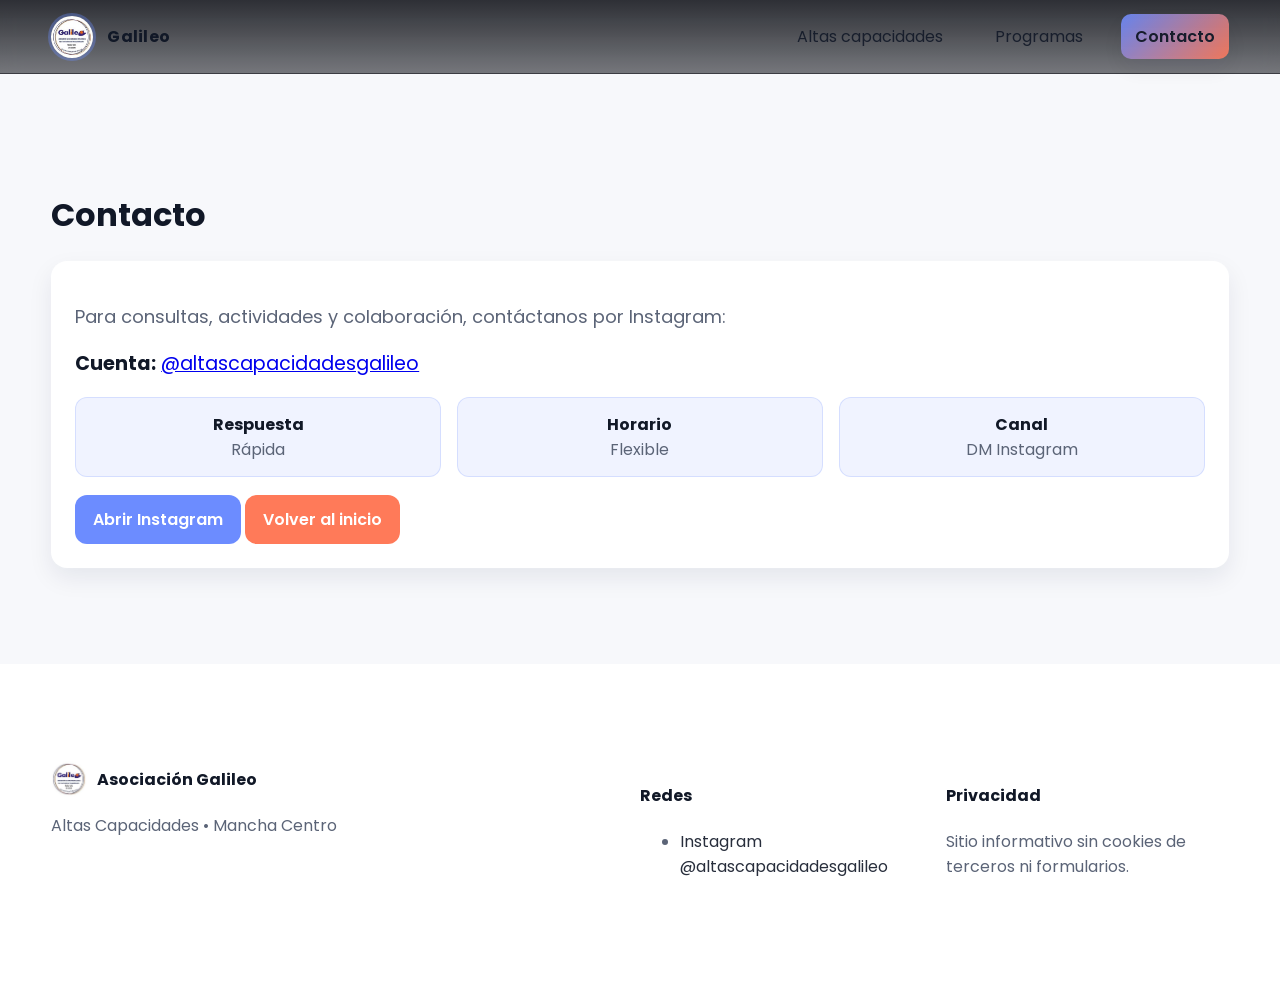
==== contacto.html @ f2f8a735 "Initial commit for website" ====
<!doctype html>
<html lang="es">
<head>
  <meta charset="utf-8" />
  <meta name="viewport" content="width=device-width, initial-scale=1" />
  <title>Contacto • Asociación Galileo</title>
  <link href="https://fonts.googleapis.com/css2?family=Poppins:wght@300;400;600;700&display=swap" rel="stylesheet">
  <link rel="icon" href="assets/logo-galileo.png" type="image/png" />
  <link rel="stylesheet" href="css/styles.css" />
</head>
<body>
  <header class="header">
    <div class="container nav">
      <a class="brand" href="./">
        <img src="assets/logo-galileo.png" alt="Logo Asociación Galileo" />
        <strong>Galileo</strong>
      </a>
      <nav class="menu" aria-label="Principal">
        <a href="./#que-es">Altas capacidades</a>
        <a href="./#programas">Programas</a>
        <a href="contacto.html" class="cta" aria-current="page">Contacto</a>
      </nav>
    </div>
  </header>

  <main class="section">
    <div class="container">
      <h1>Contacto</h1>
      <div class="contact-card">
        <p class="lead">Para consultas, actividades y colaboración, contáctanos por Instagram:</p>
        <p style="font-size:1.2rem"><strong>Cuenta:</strong> <a href="https://www.instagram.com/altascapacidadesgalileo/" target="_blank" rel="noopener">@altascapacidadesgalileo</a></p>
        <div class="kpis">
          <div class="kpi"><b>Respuesta</b><div class="muted">Rápida</div></div>
          <div class="kpi"><b>Horario</b><div class="muted">Flexible</div></div>
          <div class="kpi"><b>Canal</b><div class="muted">DM Instagram</div></div>
        </div>
        <div style="margin-top:18px">
          <a class="btn" href="https://www.instagram.com/altascapacidadesgalileo/" target="_blank" rel="noopener">Abrir Instagram</a>
          <a class="btn alt" href="./">Volver al inicio</a>
        </div>
      </div>
    </div>
  </main>

  <footer class="footer section">
    <div class="container cols">
      <div>
        <div style="display:flex; align-items:center; gap:10px">
          <img src="assets/logo-galileo.png" alt="Logo Galileo" style="width:36px;height:36px;border-radius:50%" />
          <strong>Asociación Galileo</strong>
        </div>
        <p class="muted">Altas Capacidades • Mancha Centro</p>
      </div>
      <div>
        <h4>Redes</h4>
        <ul>
          <li><a href="https://www.instagram.com/altascapacidadesgalileo/" target="_blank" rel="noopener">Instagram @altascapacidadesgalileo</a></li>
        </ul>
      </div>
      <div>
        <h4>Privacidad</h4>
        <p class="muted">Sitio informativo sin cookies de terceros ni formularios.</p>
      </div>
    </div>
  </footer>
</body>
</html>
---- css/styles.css ----
/* =============================
   Estilos para Asociación Galileo
   Solo HTML + CSS
   ============================= */

:root{
  --bg: #0d0f14;
  --surface: #121623;
  --card: #1a2032;
  --primary: #6c8cff; /* azul acento */
  --secondary: #ff7a59; /* naranja acento */
  --text: #e6e9f2;
  --muted: #a8b0c2;
  --ring: rgba(108,140,255,.35);
  --radius: 14px;
  --shadow: 0 10px 30px rgba(0,0,0,.35);
}

@media (prefers-color-scheme: light){
  :root{
    --bg: #f7f8fb;
    --surface: #ffffff;
    --card: #ffffff;
    --text: #111827;
    --muted: #5b6477;
    --shadow: 0 10px 24px rgba(19,31,61,.08);
  }
}

*{box-sizing:border-box}
html{scroll-behavior:smooth}
body{
  margin:0; font-family: 'Poppins', system-ui, -apple-system, Segoe UI, Roboto, Ubuntu, Cantarell, 'Noto Sans', Arial, sans-serif;
  color:var(--text); background: var(--bg);
}

/* Layout */
.container{ width:min(1200px, 92%); margin-inline:auto; }
.section{ padding: clamp(56px, 8vw, 96px) 0; }

/* Header */
.header{ position:sticky; top:0; z-index:50; backdrop-filter:saturate(1.2) blur(10px); background:linear-gradient( to bottom, rgba(10,12,18,.85), rgba(10,12,18,.55) ); border-bottom:1px solid rgba(255,255,255,.06)}
.nav{ display:flex; align-items:center; justify-content:space-between; gap:16px; padding:14px 0; }
.brand{ display:flex; align-items:center; gap:14px; text-decoration:none; color:var(--text)}
.brand img{ width:42px; height:42px; border-radius:50%; box-shadow:0 0 0 3px var(--ring)}
.brand strong{ font-weight:700; letter-spacing:.3px }
.menu{ display:flex; gap: clamp(10px, 2vw, 24px); }
.menu a{ color:var(--text); text-decoration:none; padding:10px 14px; border-radius:10px; opacity:.9 }
.menu a:hover, .menu a:focus{ background: rgba(108,140,255,.12); outline:2px solid transparent; }
.cta{ background: linear-gradient(135deg, var(--primary), var(--secondary)); color:white; border:none; padding:10px 16px; border-radius:12px; text-decoration:none; font-weight:600; box-shadow: var(--shadow); }

/* Hero */
.hero{ position:relative; overflow:hidden; background: radial-gradient(1200px 600px at 20% -10%, rgba(108,140,255,.25), transparent), radial-gradient(800px 480px at 100% 10%, rgba(255,122,89,.2), transparent), linear-gradient(180deg, rgba(255,255,255,.04), transparent 40%), var(--surface); }
.hero-wrap{ display:grid; grid-template-columns: 1.1fr 1fr; align-items:center; gap:32px; min-height: clamp(520px, 70vh, 760px); }
.hero h1{ font-size: clamp(28px, 5vw, 48px); margin:0 0 10px 0; }
.hero p{ font-size: clamp(16px, 2.2vw, 20px); color: var(--muted) }
.hero .actions{ display:flex; gap:14px; margin-top: 18px }

.hero-card{ position:relative; background: var(--card); border-radius: 22px; padding:18px; box-shadow: var(--shadow); outline:1px solid rgba(255,255,255,.06) }
.hero-card img{ width:100%; height: clamp(280px, 40vw, 420px); object-fit:cover; border-radius: 16px; }
.badge{ position:absolute; top:16px; left:16px; background:rgba(15,18,30,.6); border:1px solid rgba(255,255,255,.12); color:#fff; padding:6px 10px; border-radius:999px; font-size:12px }

/* Stats band */
.stats{ display:grid; grid-template-columns: repeat(3, 1fr); gap:16px }
.stat{ background: var(--card); border-radius: 16px; padding:18px; text-align:center; box-shadow: var(--shadow); outline:1px solid rgba(255,255,255,.06)}
.stat b{ display:block; font-size: clamp(22px, 3.2vw, 32px) }
.stat span{ color: var(--muted) }

/* Features */
.grid{ display:grid; grid-template-columns: repeat(12, 1fr); gap:20px }
.card{ grid-column: span 4; background: var(--card); border-radius: 16px; padding:20px; box-shadow: var(--shadow); outline:1px solid rgba(255,255,255,.06); transition: transform .25s ease, box-shadow .25s ease }
.card:hover{ transform: translateY(-6px); box-shadow: 0 18px 40px rgba(0,0,0,.35)}
.card h3{ margin-top:4px }
.card p{ color:var(--muted) }
.emoji{ font-size:28px }

/* Split section */
.split{ display:grid; grid-template-columns: 1.1fr 1fr; gap:28px; align-items:center }
.lead{ font-size: 18px; color: var(--muted) }
.callout{ background: linear-gradient(180deg, rgba(108,140,255,.12), rgba(255,122,89,.08)); border:1px dashed rgba(255,255,255,.18); padding:18px; border-radius:16px }

/* FAQ */
.faq{ max-width: 900px; margin-inline:auto }
.faq details{ background: var(--card); border-radius: 14px; padding:14px 16px; margin: 10px 0; box-shadow: var(--shadow); outline:1px solid rgba(255,255,255,.06)}
.faq summary{ cursor:pointer; font-weight:600 }
.faq p{ color: var(--muted) }

/* Gallery */
.gallery{ display:grid; grid-template-columns: repeat(6, 1fr); gap:10px }
.gallery img{ width:100%; height:180px; object-fit:cover; border-radius:12px }

/* Footer */
.footer{ background: var(--surface); border-top:1px solid rgba(255,255,255,.08) }
.footer .cols{ display:grid; grid-template-columns: 2fr 1fr 1fr; gap:24px }
.footer a{ color: var(--text); text-decoration:none; opacity:.9 }
.footer p, .footer li{ color: var(--muted) }

/* Contact page */
.contact-card{ background: var(--card); border-radius: 16px; padding:24px; box-shadow: var(--shadow); outline:1px solid rgba(255,255,255,.06) }
.kpis{ display:grid; grid-template-columns: repeat(3, 1fr); gap:16px; margin-top:18px }
.kpis .kpi{ background: rgba(108,140,255,.1); border:1px solid rgba(108,140,255,.2); border-radius:12px; padding:14px; text-align:center }

/* Utilities */
.muted{ color: var(--muted) }
.center{ text-align:center }
.btn{ display:inline-block; background: var(--primary); color: #fff; text-decoration:none; padding:12px 18px; border-radius:12px; font-weight:600 }
.btn.alt{ background: var(--secondary) }
.tag{ display:inline-block; padding:6px 10px; border-radius:999px; background: rgba(108,140,255,.15); border:1px solid rgba(108,140,255,.3) }

/* Responsive */
@media (max-width: 980px){
  .hero-wrap, .split{ grid-template-columns: 1fr }
}
@media (max-width: 860px){
  .grid .card{ grid-column: span 6 }
  .stats{ grid-template-columns: 1fr 1fr 1fr }
  .footer .cols{ grid-template-columns: 1fr 1fr }
}
@media (max-width: 620px){
  .menu{ display:none }
  .stats{ grid-template-columns: 1fr 1fr }
  .gallery{ grid-template-columns: 1fr 1fr 1fr }
  .kpis{ grid-template-columns: 1fr 1fr 1fr }
}
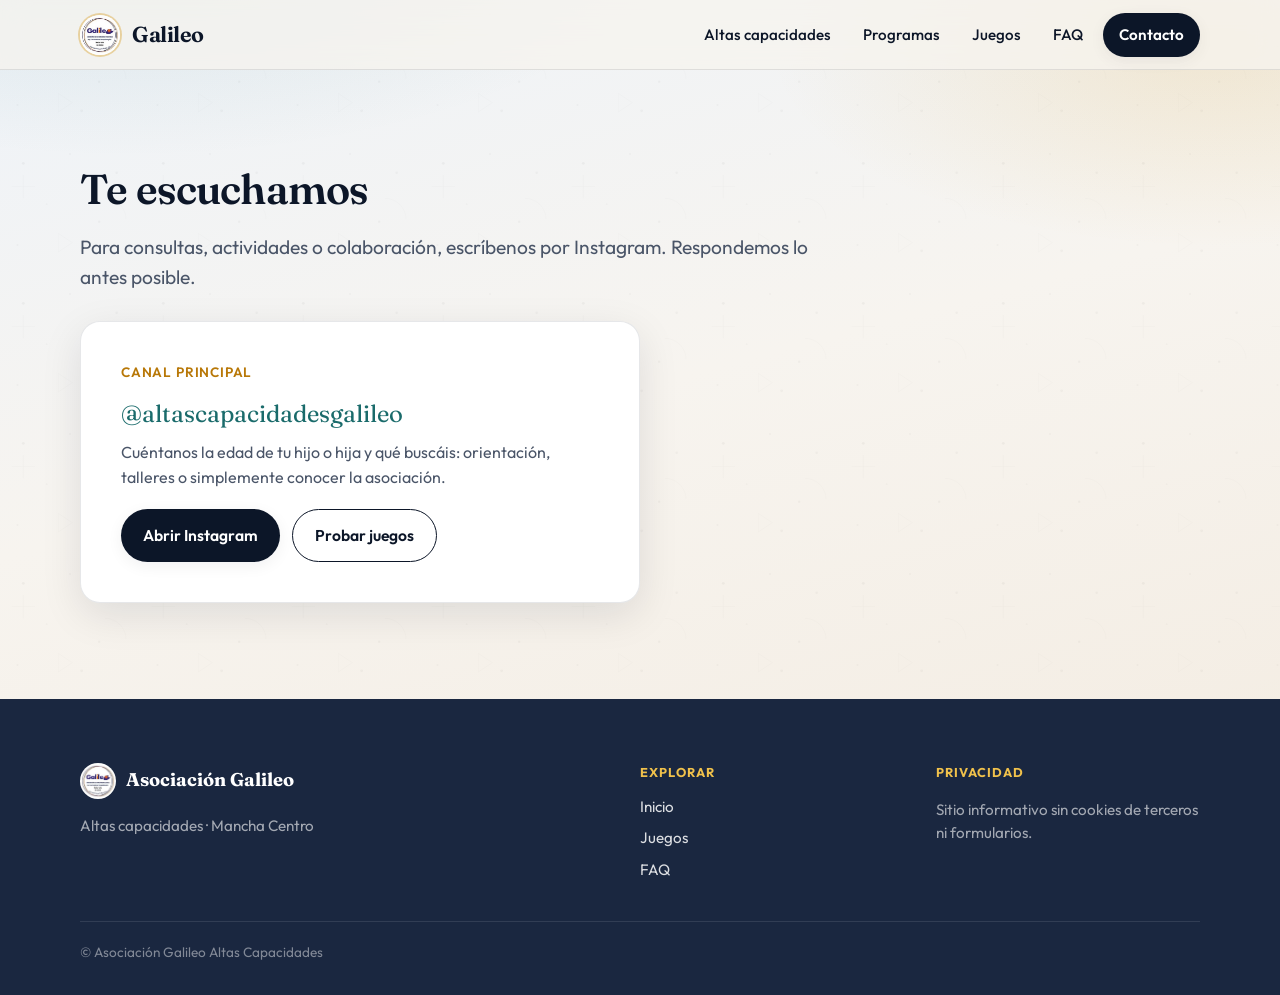
==== commit 33d368a1: "Galileo v2: rediseño para padres y juegos AACC por edades Nueva identidad visual observatorio (Fraun" ====
--- a/contacto.html
+++ b/contacto.html
@@ -3,21 +3,39 @@
 <head>
   <meta charset="utf-8" />
   <meta name="viewport" content="width=device-width, initial-scale=1" />
-  <title>Contacto • Asociación Galileo</title>
-  <link href="https://fonts.googleapis.com/css2?family=Poppins:wght@300;400;600;700&display=swap" rel="stylesheet">
+  <title>Contacto | Asociación Galileo Altas Capacidades</title>
+  <meta name="description" content="Contacta con la Asociación Galileo de altas capacidades en Mancha Centro. Te escuchamos por Instagram." />
+  <link rel="canonical" href="https://asociaciongalileoaltascapacidades.es/contacto.html" />
+
+  <meta property="og:type" content="website" />
+  <meta property="og:title" content="Contacto | Asociación Galileo" />
+  <meta property="og:description" content="Escríbenos para actividades, orientación o colaboración." />
+  <meta property="og:url" content="https://asociaciongalileoaltascapacidades.es/contacto.html" />
+
+  <link rel="preconnect" href="https://fonts.googleapis.com" />
+  <link rel="preconnect" href="https://fonts.gstatic.com" crossorigin />
+  <link href="https://fonts.googleapis.com/css2?family=Fraunces:opsz,wght@9..144,500;600;650&family=Outfit:wght@400;500;600;700&display=swap" rel="stylesheet" />
   <link rel="icon" href="assets/logo-galileo.png" type="image/png" />
   <link rel="stylesheet" href="css/styles.css" />
 </head>
 <body>
+  <div class="sky-bg" aria-hidden="true"></div>
+  <div class="sky-pattern" aria-hidden="true"></div>
+
   <header class="header">
     <div class="container nav">
       <a class="brand" href="./">
-        <img src="assets/logo-galileo.png" alt="Logo Asociación Galileo" />
-        <strong>Galileo</strong>
+        <img src="assets/logo-galileo.png" alt="" width="40" height="40" />
+        <span class="brand-name">Galileo</span>
       </a>
-      <nav class="menu" aria-label="Principal">
+      <button class="nav-toggle" type="button" aria-label="Abrir menú" aria-expanded="false" aria-controls="menu-principal">
+        <span></span><span></span><span></span>
+      </button>
+      <nav class="menu" id="menu-principal" aria-label="Principal">
         <a href="./#que-es">Altas capacidades</a>
         <a href="./#programas">Programas</a>
+        <a href="juegos.html">Juegos</a>
+        <a href="./#faq">FAQ</a>
         <a href="contacto.html" class="cta" aria-current="page">Contacto</a>
       </nav>
     </div>
@@ -25,43 +43,51 @@
 
   <main class="section">
     <div class="container">
-      <h1>Contacto</h1>
+      <h1 style="font-size:clamp(2rem,4vw,2.6rem);margin:0 0 8px">Te escuchamos</h1>
+      <p class="lead" style="margin-bottom:28px">
+        Para consultas, actividades o colaboración, escríbenos por Instagram. Respondemos lo antes posible.
+      </p>
       <div class="contact-card">
-        <p class="lead">Para consultas, actividades y colaboración, contáctanos por Instagram:</p>
-        <p style="font-size:1.2rem"><strong>Cuenta:</strong> <a href="https://www.instagram.com/altascapacidadesgalileo/" target="_blank" rel="noopener">@altascapacidadesgalileo</a></p>
-        <div class="kpis">
-          <div class="kpi"><b>Respuesta</b><div class="muted">Rápida</div></div>
-          <div class="kpi"><b>Horario</b><div class="muted">Flexible</div></div>
-          <div class="kpi"><b>Canal</b><div class="muted">DM Instagram</div></div>
-        </div>
-        <div style="margin-top:18px">
+        <p class="muted" style="margin:0;font-size:0.85rem;font-weight:600;letter-spacing:0.06em;text-transform:uppercase;color:var(--amber-deep)">Canal principal</p>
+        <p class="ig-handle">
+          <a href="https://www.instagram.com/altascapacidadesgalileo/" target="_blank" rel="noopener">@altascapacidadesgalileo</a>
+        </p>
+        <p class="muted" style="margin:0 0 20px">
+          Cuéntanos la edad de tu hijo o hija y qué buscáis: orientación, talleres o simplemente conocer la asociación.
+        </p>
+        <div class="actions" style="margin-top:0">
           <a class="btn" href="https://www.instagram.com/altascapacidadesgalileo/" target="_blank" rel="noopener">Abrir Instagram</a>
-          <a class="btn alt" href="./">Volver al inicio</a>
+          <a class="btn alt" href="juegos.html">Probar juegos</a>
         </div>
       </div>
     </div>
   </main>
 
-  <footer class="footer section">
+  <footer class="footer">
     <div class="container cols">
       <div>
-        <div style="display:flex; align-items:center; gap:10px">
-          <img src="assets/logo-galileo.png" alt="Logo Galileo" style="width:36px;height:36px;border-radius:50%" />
+        <div class="footer-brand">
+          <img src="assets/logo-galileo.png" alt="" width="36" height="36" />
           <strong>Asociación Galileo</strong>
         </div>
-        <p class="muted">Altas Capacidades • Mancha Centro</p>
+        <p>Altas capacidades · Mancha Centro</p>
       </div>
       <div>
-        <h4>Redes</h4>
+        <h4>Explorar</h4>
         <ul>
-          <li><a href="https://www.instagram.com/altascapacidadesgalileo/" target="_blank" rel="noopener">Instagram @altascapacidadesgalileo</a></li>
+          <li><a href="./">Inicio</a></li>
+          <li><a href="juegos.html">Juegos</a></li>
+          <li><a href="./#faq">FAQ</a></li>
         </ul>
       </div>
       <div>
         <h4>Privacidad</h4>
-        <p class="muted">Sitio informativo sin cookies de terceros ni formularios.</p>
+        <p>Sitio informativo sin cookies de terceros ni formularios.</p>
       </div>
     </div>
+    <div class="container footer-copy">© Asociación Galileo Altas Capacidades</div>
   </footer>
+
+  <script src="js/main.js" defer></script>
 </body>
-</html>+</html>
--- a/css/styles.css
+++ b/css/styles.css
@@ -1,125 +1,1543 @@
-
-/* =============================
-   Estilos para Asociación Galileo
-   Solo HTML + CSS
-   ============================= */
-
-:root{
-  --bg: #0d0f14;
-  --surface: #121623;
-  --card: #1a2032;
-  --primary: #6c8cff; /* azul acento */
-  --secondary: #ff7a59; /* naranja acento */
-  --text: #e6e9f2;
-  --muted: #a8b0c2;
-  --ring: rgba(108,140,255,.35);
-  --radius: 14px;
-  --shadow: 0 10px 30px rgba(0,0,0,.35);
-}
-
-@media (prefers-color-scheme: light){
-  :root{
-    --bg: #f7f8fb;
-    --surface: #ffffff;
-    --card: #ffffff;
-    --text: #111827;
-    --muted: #5b6477;
-    --shadow: 0 10px 24px rgba(19,31,61,.08);
-  }
-}
-
-*{box-sizing:border-box}
-html{scroll-behavior:smooth}
-body{
-  margin:0; font-family: 'Poppins', system-ui, -apple-system, Segoe UI, Roboto, Ubuntu, Cantarell, 'Noto Sans', Arial, sans-serif;
-  color:var(--text); background: var(--bg);
-}
-
-/* Layout */
-.container{ width:min(1200px, 92%); margin-inline:auto; }
-.section{ padding: clamp(56px, 8vw, 96px) 0; }
-
-/* Header */
-.header{ position:sticky; top:0; z-index:50; backdrop-filter:saturate(1.2) blur(10px); background:linear-gradient( to bottom, rgba(10,12,18,.85), rgba(10,12,18,.55) ); border-bottom:1px solid rgba(255,255,255,.06)}
-.nav{ display:flex; align-items:center; justify-content:space-between; gap:16px; padding:14px 0; }
-.brand{ display:flex; align-items:center; gap:14px; text-decoration:none; color:var(--text)}
-.brand img{ width:42px; height:42px; border-radius:50%; box-shadow:0 0 0 3px var(--ring)}
-.brand strong{ font-weight:700; letter-spacing:.3px }
-.menu{ display:flex; gap: clamp(10px, 2vw, 24px); }
-.menu a{ color:var(--text); text-decoration:none; padding:10px 14px; border-radius:10px; opacity:.9 }
-.menu a:hover, .menu a:focus{ background: rgba(108,140,255,.12); outline:2px solid transparent; }
-.cta{ background: linear-gradient(135deg, var(--primary), var(--secondary)); color:white; border:none; padding:10px 16px; border-radius:12px; text-decoration:none; font-weight:600; box-shadow: var(--shadow); }
-
-/* Hero */
-.hero{ position:relative; overflow:hidden; background: radial-gradient(1200px 600px at 20% -10%, rgba(108,140,255,.25), transparent), radial-gradient(800px 480px at 100% 10%, rgba(255,122,89,.2), transparent), linear-gradient(180deg, rgba(255,255,255,.04), transparent 40%), var(--surface); }
-.hero-wrap{ display:grid; grid-template-columns: 1.1fr 1fr; align-items:center; gap:32px; min-height: clamp(520px, 70vh, 760px); }
-.hero h1{ font-size: clamp(28px, 5vw, 48px); margin:0 0 10px 0; }
-.hero p{ font-size: clamp(16px, 2.2vw, 20px); color: var(--muted) }
-.hero .actions{ display:flex; gap:14px; margin-top: 18px }
-
-.hero-card{ position:relative; background: var(--card); border-radius: 22px; padding:18px; box-shadow: var(--shadow); outline:1px solid rgba(255,255,255,.06) }
-.hero-card img{ width:100%; height: clamp(280px, 40vw, 420px); object-fit:cover; border-radius: 16px; }
-.badge{ position:absolute; top:16px; left:16px; background:rgba(15,18,30,.6); border:1px solid rgba(255,255,255,.12); color:#fff; padding:6px 10px; border-radius:999px; font-size:12px }
-
-/* Stats band */
-.stats{ display:grid; grid-template-columns: repeat(3, 1fr); gap:16px }
-.stat{ background: var(--card); border-radius: 16px; padding:18px; text-align:center; box-shadow: var(--shadow); outline:1px solid rgba(255,255,255,.06)}
-.stat b{ display:block; font-size: clamp(22px, 3.2vw, 32px) }
-.stat span{ color: var(--muted) }
-
-/* Features */
-.grid{ display:grid; grid-template-columns: repeat(12, 1fr); gap:20px }
-.card{ grid-column: span 4; background: var(--card); border-radius: 16px; padding:20px; box-shadow: var(--shadow); outline:1px solid rgba(255,255,255,.06); transition: transform .25s ease, box-shadow .25s ease }
-.card:hover{ transform: translateY(-6px); box-shadow: 0 18px 40px rgba(0,0,0,.35)}
-.card h3{ margin-top:4px }
-.card p{ color:var(--muted) }
-.emoji{ font-size:28px }
-
-/* Split section */
-.split{ display:grid; grid-template-columns: 1.1fr 1fr; gap:28px; align-items:center }
-.lead{ font-size: 18px; color: var(--muted) }
-.callout{ background: linear-gradient(180deg, rgba(108,140,255,.12), rgba(255,122,89,.08)); border:1px dashed rgba(255,255,255,.18); padding:18px; border-radius:16px }
-
-/* FAQ */
-.faq{ max-width: 900px; margin-inline:auto }
-.faq details{ background: var(--card); border-radius: 14px; padding:14px 16px; margin: 10px 0; box-shadow: var(--shadow); outline:1px solid rgba(255,255,255,.06)}
-.faq summary{ cursor:pointer; font-weight:600 }
-.faq p{ color: var(--muted) }
-
-/* Gallery */
-.gallery{ display:grid; grid-template-columns: repeat(6, 1fr); gap:10px }
-.gallery img{ width:100%; height:180px; object-fit:cover; border-radius:12px }
-
-/* Footer */
-.footer{ background: var(--surface); border-top:1px solid rgba(255,255,255,.08) }
-.footer .cols{ display:grid; grid-template-columns: 2fr 1fr 1fr; gap:24px }
-.footer a{ color: var(--text); text-decoration:none; opacity:.9 }
-.footer p, .footer li{ color: var(--muted) }
-
-/* Contact page */
-.contact-card{ background: var(--card); border-radius: 16px; padding:24px; box-shadow: var(--shadow); outline:1px solid rgba(255,255,255,.06) }
-.kpis{ display:grid; grid-template-columns: repeat(3, 1fr); gap:16px; margin-top:18px }
-.kpis .kpi{ background: rgba(108,140,255,.1); border:1px solid rgba(108,140,255,.2); border-radius:12px; padding:14px; text-align:center }
-
-/* Utilities */
-.muted{ color: var(--muted) }
-.center{ text-align:center }
-.btn{ display:inline-block; background: var(--primary); color: #fff; text-decoration:none; padding:12px 18px; border-radius:12px; font-weight:600 }
-.btn.alt{ background: var(--secondary) }
-.tag{ display:inline-block; padding:6px 10px; border-radius:999px; background: rgba(108,140,255,.15); border:1px solid rgba(108,140,255,.3) }
-
-/* Responsive */
-@media (max-width: 980px){
-  .hero-wrap, .split{ grid-template-columns: 1fr }
-}
-@media (max-width: 860px){
-  .grid .card{ grid-column: span 6 }
-  .stats{ grid-template-columns: 1fr 1fr 1fr }
-  .footer .cols{ grid-template-columns: 1fr 1fr }
-}
-@media (max-width: 620px){
-  .menu{ display:none }
-  .stats{ grid-template-columns: 1fr 1fr }
-  .gallery{ grid-template-columns: 1fr 1fr 1fr }
-  .kpis{ grid-template-columns: 1fr 1fr 1fr }
-}
+/* =========================================================
+   GALILEO v2 • Observatorio
+   Tipografía: Fraunces + Outfit
+   Paleta: tinta, ámbar, cielo nocturno suave
+   ========================================================= */
+
+:root {
+  --ink: #0c1628;
+  --ink-soft: #1a2740;
+  --sky: #e8eef6;
+  --sky-deep: #c5d4e8;
+  --paper: #f7f4ef;
+  --surface: #ffffff;
+  --text: #0c1628;
+  --muted: #4a5568;
+  --line: rgba(12, 22, 40, 0.1);
+  --amber: #d4920a;
+  --amber-deep: #b87808;
+  --teal: #1a6b6b;
+  --teal-soft: #2a8a8a;
+  --star: #f0c14b;
+  --shadow-sm: 0 4px 16px rgba(12, 22, 40, 0.06);
+  --shadow: 0 12px 40px rgba(12, 22, 40, 0.1);
+  --ring: 0 0 0 3px rgba(212, 146, 10, 0.35);
+  --r-sm: 8px;
+  --r-md: 14px;
+  --r-lg: 20px;
+  --container: min(1120px, 90%);
+  --header-h: 70px;
+  --font-display: "Fraunces", Georgia, "Times New Roman", serif;
+  --font-body: "Outfit", system-ui, sans-serif;
+  --ease: cubic-bezier(0.22, 1, 0.36, 1);
+}
+
+*,
+*::before,
+*::after {
+  box-sizing: border-box;
+}
+
+html {
+  scroll-behavior: smooth;
+}
+
+body {
+  margin: 0;
+  font-family: var(--font-body);
+  color: var(--text);
+  background: var(--paper);
+  min-height: 100dvh;
+  line-height: 1.55;
+  -webkit-font-smoothing: antialiased;
+}
+
+img {
+  max-width: 100%;
+  height: auto;
+  display: block;
+}
+
+a {
+  color: var(--teal);
+}
+
+a:hover {
+  color: var(--amber-deep);
+}
+
+:focus-visible {
+  outline: none;
+  box-shadow: var(--ring);
+}
+
+/* ---- Atmosphere ---- */
+.sky-bg {
+  position: fixed;
+  inset: 0;
+  z-index: -2;
+  background:
+    radial-gradient(ellipse 80% 50% at 10% -10%, rgba(26, 107, 107, 0.12), transparent 55%),
+    radial-gradient(ellipse 70% 45% at 95% 5%, rgba(212, 146, 10, 0.14), transparent 50%),
+    radial-gradient(ellipse 60% 40% at 50% 100%, rgba(26, 107, 107, 0.08), transparent 55%),
+    linear-gradient(165deg, #eef3f9 0%, var(--paper) 45%, #f3ebe0 100%);
+  pointer-events: none;
+}
+
+.sky-pattern {
+  position: fixed;
+  inset: 0;
+  z-index: -1;
+  opacity: 0.07;
+  background-image: url("../assets/pattern.svg");
+  background-size: 140px;
+  pointer-events: none;
+  color: var(--ink);
+}
+
+.container {
+  width: var(--container);
+  margin-inline: auto;
+  position: relative;
+}
+
+.section {
+  padding: clamp(56px, 8vw, 96px) 0;
+}
+
+.section-tight {
+  padding: clamp(40px, 6vw, 72px) 0;
+}
+
+.muted {
+  color: var(--muted);
+}
+
+.center {
+  text-align: center;
+}
+
+.lead {
+  font-size: clamp(1.05rem, 1.6vw, 1.2rem);
+  color: var(--muted);
+  max-width: 58ch;
+}
+
+h1,
+h2,
+h3,
+.brand-name {
+  font-family: var(--font-display);
+  font-weight: 600;
+  line-height: 1.15;
+  letter-spacing: -0.02em;
+}
+
+h2 {
+  font-size: clamp(1.75rem, 3.5vw, 2.4rem);
+  margin: 0 0 12px;
+}
+
+h3 {
+  font-size: 1.2rem;
+  margin: 0 0 8px;
+}
+
+.section-intro {
+  margin-bottom: clamp(28px, 4vw, 40px);
+  max-width: 56ch;
+}
+
+.section-intro.center {
+  margin-inline: auto;
+  text-align: center;
+}
+
+/* ---- Header / Nav ---- */
+.header {
+  position: sticky;
+  top: 0;
+  z-index: 100;
+  height: var(--header-h);
+  backdrop-filter: blur(14px) saturate(1.1);
+  background: color-mix(in oklab, var(--paper) 78%, transparent);
+  border-bottom: 1px solid var(--line);
+}
+
+.nav {
+  height: var(--header-h);
+  display: flex;
+  align-items: center;
+  justify-content: space-between;
+  gap: 16px;
+}
+
+.brand {
+  display: flex;
+  align-items: center;
+  gap: 12px;
+  text-decoration: none;
+  color: inherit;
+  z-index: 110;
+}
+
+.brand img {
+  width: 40px;
+  height: 40px;
+  border-radius: 50%;
+  box-shadow: 0 0 0 2px rgba(212, 146, 10, 0.35);
+}
+
+.brand-name {
+  font-size: 1.35rem;
+  font-weight: 650;
+}
+
+.menu {
+  display: flex;
+  align-items: center;
+  gap: clamp(4px, 1.2vw, 8px);
+}
+
+.menu a {
+  color: var(--text);
+  text-decoration: none;
+  padding: 8px 12px;
+  border-radius: var(--r-sm);
+  font-weight: 500;
+  font-size: 0.95rem;
+  transition: background 0.2s var(--ease), color 0.2s;
+}
+
+.menu a:hover {
+  background: rgba(26, 107, 107, 0.08);
+  color: var(--teal);
+}
+
+.menu a[aria-current="page"] {
+  color: var(--teal);
+  font-weight: 600;
+}
+
+.menu .cta,
+a.cta {
+  background: var(--ink);
+  color: #fff !important;
+  padding: 10px 16px;
+  border-radius: 999px;
+  font-weight: 600;
+  text-decoration: none;
+  box-shadow: var(--shadow-sm);
+  transition: transform 0.2s var(--ease), background 0.2s;
+}
+
+.menu .cta:hover,
+a.cta:hover {
+  background: var(--teal);
+  transform: translateY(-1px);
+  color: #fff !important;
+}
+
+.nav-toggle {
+  display: none;
+  width: 44px;
+  height: 44px;
+  border: 1px solid var(--line);
+  border-radius: var(--r-sm);
+  background: var(--surface);
+  cursor: pointer;
+  align-items: center;
+  justify-content: center;
+  flex-direction: column;
+  gap: 5px;
+  z-index: 110;
+  padding: 0;
+}
+
+.nav-toggle span {
+  display: block;
+  width: 18px;
+  height: 2px;
+  background: var(--ink);
+  border-radius: 1px;
+  transition: transform 0.25s var(--ease), opacity 0.2s;
+}
+
+.nav-toggle[aria-expanded="true"] span:nth-child(1) {
+  transform: translateY(7px) rotate(45deg);
+}
+
+.nav-toggle[aria-expanded="true"] span:nth-child(2) {
+  opacity: 0;
+}
+
+.nav-toggle[aria-expanded="true"] span:nth-child(3) {
+  transform: translateY(-7px) rotate(-45deg);
+}
+
+/* ---- Buttons ---- */
+.btn {
+  display: inline-flex;
+  align-items: center;
+  justify-content: center;
+  gap: 8px;
+  background: var(--ink);
+  color: #fff;
+  text-decoration: none;
+  border: none;
+  padding: 13px 22px;
+  border-radius: 999px;
+  font-family: var(--font-body);
+  font-weight: 600;
+  font-size: 0.98rem;
+  cursor: pointer;
+  box-shadow: var(--shadow-sm);
+  transition: transform 0.2s var(--ease), background 0.2s, box-shadow 0.2s;
+}
+
+.btn:hover {
+  background: var(--teal);
+  transform: translateY(-2px);
+  box-shadow: var(--shadow);
+  color: #fff;
+}
+
+.btn.alt {
+  background: transparent;
+  color: var(--ink);
+  border: 1.5px solid var(--ink);
+  box-shadow: none;
+}
+
+.btn.alt:hover {
+  background: var(--ink);
+  color: #fff;
+}
+
+.btn.amber {
+  background: var(--amber);
+  color: var(--ink);
+}
+
+.btn.amber:hover {
+  background: var(--amber-deep);
+  color: #fff;
+}
+
+.btn.sm {
+  padding: 8px 14px;
+  font-size: 0.88rem;
+}
+
+.actions {
+  display: flex;
+  flex-wrap: wrap;
+  gap: 12px;
+  margin-top: 22px;
+}
+
+/* ---- Hero ---- */
+.hero {
+  position: relative;
+  min-height: min(92vh, 760px);
+  display: flex;
+  align-items: center;
+  padding: clamp(48px, 8vw, 80px) 0 clamp(64px, 10vw, 100px);
+  overflow: hidden;
+}
+
+.hero::before {
+  content: "";
+  position: absolute;
+  inset: 0;
+  background:
+    radial-gradient(ellipse 90% 70% at 70% 40%, rgba(26, 107, 107, 0.18), transparent 55%),
+    radial-gradient(ellipse 50% 60% at 15% 70%, rgba(212, 146, 10, 0.16), transparent 50%),
+    linear-gradient(180deg, #0c1628 0%, #152238 42%, #1a3a45 78%, #2a4a3a 100%);
+  z-index: 0;
+}
+
+.hero::after {
+  content: "";
+  position: absolute;
+  inset: 0;
+  background-image: url("../assets/pattern.svg");
+  background-size: 100px;
+  opacity: 0.12;
+  z-index: 0;
+  filter: invert(1);
+}
+
+.hero-inner {
+  position: relative;
+  z-index: 1;
+  max-width: 720px;
+}
+
+.hero-brand {
+  font-family: var(--font-display);
+  font-size: clamp(2.8rem, 8vw, 5.2rem);
+  font-weight: 650;
+  color: #fff;
+  margin: 0 0 8px;
+  letter-spacing: -0.03em;
+  line-height: 1;
+  animation: fadeUp 0.8s var(--ease) both;
+}
+
+.hero-brand span {
+  color: var(--star);
+}
+
+.hero-tag {
+  display: inline-block;
+  font-size: 0.85rem;
+  font-weight: 500;
+  letter-spacing: 0.08em;
+  text-transform: uppercase;
+  color: rgba(240, 193, 75, 0.9);
+  margin-bottom: 20px;
+  animation: fadeUp 0.8s 0.08s var(--ease) both;
+}
+
+.hero h1 {
+  font-size: clamp(1.45rem, 3.2vw, 2rem);
+  font-weight: 500;
+  color: rgba(255, 255, 255, 0.95);
+  margin: 0 0 16px;
+  max-width: 22ch;
+  animation: fadeUp 0.8s 0.15s var(--ease) both;
+}
+
+.hero .hero-lead {
+  font-size: clamp(1rem, 1.8vw, 1.15rem);
+  color: rgba(255, 255, 255, 0.72);
+  max-width: 42ch;
+  margin: 0;
+  font-family: var(--font-body);
+  font-weight: 400;
+  animation: fadeUp 0.8s 0.22s var(--ease) both;
+}
+
+.hero .actions {
+  animation: fadeUp 0.8s 0.3s var(--ease) both;
+}
+
+.hero .btn {
+  background: var(--star);
+  color: var(--ink);
+}
+
+.hero .btn:hover {
+  background: #fff;
+  color: var(--ink);
+}
+
+.hero .btn.alt {
+  background: transparent;
+  color: #fff;
+  border-color: rgba(255, 255, 255, 0.45);
+}
+
+.hero .btn.alt:hover {
+  background: rgba(255, 255, 255, 0.12);
+  color: #fff;
+  border-color: #fff;
+}
+
+@keyframes fadeUp {
+  from {
+    opacity: 0;
+    transform: translateY(18px);
+  }
+  to {
+    opacity: 1;
+    transform: translateY(0);
+  }
+}
+
+@media (prefers-reduced-motion: reduce) {
+  .hero-brand,
+  .hero-tag,
+  .hero h1,
+  .hero .hero-lead,
+  .hero .actions {
+    animation: none;
+  }
+}
+
+/* ---- Promise strip ---- */
+.promises {
+  display: grid;
+  grid-template-columns: repeat(3, 1fr);
+  gap: clamp(24px, 4vw, 40px);
+  border-top: 1px solid var(--line);
+  border-bottom: 1px solid var(--line);
+  padding: clamp(32px, 5vw, 48px) 0;
+}
+
+.promise h3 {
+  font-family: var(--font-display);
+  font-size: 1.35rem;
+  margin-bottom: 8px;
+}
+
+.promise p {
+  margin: 0;
+  color: var(--muted);
+  font-size: 0.98rem;
+}
+
+.promise-num {
+  font-family: var(--font-display);
+  font-size: 0.8rem;
+  font-weight: 600;
+  color: var(--amber);
+  letter-spacing: 0.06em;
+  margin-bottom: 6px;
+}
+
+/* ---- Split / callout ---- */
+.split {
+  display: grid;
+  grid-template-columns: 1.1fr 0.9fr;
+  gap: clamp(28px, 5vw, 56px);
+  align-items: start;
+}
+
+.callout {
+  background: linear-gradient(145deg, rgba(26, 107, 107, 0.08), rgba(212, 146, 10, 0.06));
+  border-left: 3px solid var(--teal);
+  border-radius: 0 var(--r-md) var(--r-md) 0;
+  padding: 22px 24px;
+  margin-top: 20px;
+}
+
+.callout strong {
+  color: var(--teal);
+}
+
+/* ---- Program list (not card dashboard) ---- */
+.program-list {
+  display: flex;
+  flex-direction: column;
+  gap: 0;
+  margin-top: 28px;
+  border-top: 1px solid var(--line);
+}
+
+.program-row {
+  display: grid;
+  grid-template-columns: 140px 1fr;
+  gap: 20px;
+  padding: 22px 0;
+  border-bottom: 1px solid var(--line);
+  align-items: baseline;
+  transition: background 0.25s var(--ease);
+}
+
+.program-row:hover {
+  background: rgba(26, 107, 107, 0.04);
+  margin-inline: -12px;
+  padding-inline: 12px;
+}
+
+.program-row h3 {
+  font-size: 1.05rem;
+  margin: 0;
+  color: var(--ink);
+}
+
+.program-row p {
+  margin: 0;
+  color: var(--muted);
+}
+
+/* ---- Ages ---- */
+.age-grid {
+  display: grid;
+  grid-template-columns: repeat(3, 1fr);
+  gap: 20px;
+  margin-top: 28px;
+}
+
+.age-panel {
+  position: relative;
+  padding: 28px 24px;
+  background: var(--surface);
+  border: 1px solid var(--line);
+  border-radius: var(--r-lg);
+  box-shadow: var(--shadow-sm);
+  transition: transform 0.3s var(--ease), box-shadow 0.3s;
+  text-decoration: none;
+  color: inherit;
+  display: block;
+}
+
+.age-panel:hover {
+  transform: translateY(-4px);
+  box-shadow: var(--shadow);
+  color: inherit;
+}
+
+.age-panel .age-range {
+  font-family: var(--font-display);
+  font-size: 2rem;
+  font-weight: 650;
+  color: var(--teal);
+  margin-bottom: 4px;
+}
+
+.age-panel .age-label {
+  font-size: 0.85rem;
+  font-weight: 600;
+  text-transform: uppercase;
+  letter-spacing: 0.06em;
+  color: var(--amber-deep);
+  margin-bottom: 12px;
+}
+
+.age-panel p {
+  margin: 0;
+  color: var(--muted);
+  font-size: 0.95rem;
+}
+
+.age-panel .age-link {
+  display: inline-block;
+  margin-top: 16px;
+  font-weight: 600;
+  font-size: 0.9rem;
+  color: var(--teal);
+}
+
+/* ---- Myths ---- */
+.myth-list {
+  display: grid;
+  gap: 16px;
+  margin-top: 24px;
+  max-width: 720px;
+}
+
+.myth {
+  padding: 20px 22px;
+  background: var(--surface);
+  border-radius: var(--r-md);
+  border: 1px solid var(--line);
+}
+
+.myth h3 {
+  font-size: 1.05rem;
+  margin-bottom: 6px;
+}
+
+.myth h3::before {
+  content: "Mito · ";
+  font-family: var(--font-body);
+  font-size: 0.75rem;
+  font-weight: 600;
+  letter-spacing: 0.04em;
+  text-transform: uppercase;
+  color: var(--amber-deep);
+}
+
+.myth p {
+  margin: 0;
+  color: var(--muted);
+}
+
+/* ---- Towns ---- */
+.town-cloud {
+  display: flex;
+  flex-wrap: wrap;
+  gap: 10px;
+  margin-top: 20px;
+}
+
+.town-cloud span {
+  padding: 8px 14px;
+  background: var(--surface);
+  border: 1px solid var(--line);
+  border-radius: 999px;
+  font-size: 0.92rem;
+  color: var(--ink-soft);
+}
+
+/* ---- FAQ ---- */
+.faq {
+  max-width: 720px;
+}
+
+.faq details {
+  background: var(--surface);
+  border: 1px solid var(--line);
+  border-radius: var(--r-md);
+  padding: 4px 18px;
+  margin: 10px 0;
+  box-shadow: var(--shadow-sm);
+}
+
+.faq summary {
+  cursor: pointer;
+  font-weight: 600;
+  padding: 14px 0;
+  list-style: none;
+}
+
+.faq summary::-webkit-details-marker {
+  display: none;
+}
+
+.faq summary::after {
+  content: "+";
+  float: right;
+  color: var(--amber);
+  font-weight: 400;
+  font-size: 1.2rem;
+}
+
+.faq details[open] summary::after {
+  content: "−";
+}
+
+.faq p {
+  color: var(--muted);
+  margin: 0 0 16px;
+  padding-right: 24px;
+}
+
+/* ---- CTA band ---- */
+.cta-band {
+  background: var(--ink);
+  color: #fff;
+  border-radius: var(--r-lg);
+  padding: clamp(36px, 5vw, 56px);
+  text-align: center;
+  position: relative;
+  overflow: hidden;
+}
+
+.cta-band::before {
+  content: "";
+  position: absolute;
+  inset: 0;
+  background:
+    radial-gradient(circle at 20% 50%, rgba(212, 146, 10, 0.2), transparent 45%),
+    radial-gradient(circle at 85% 30%, rgba(26, 107, 107, 0.25), transparent 40%);
+  pointer-events: none;
+}
+
+.cta-band h2,
+.cta-band p {
+  position: relative;
+  color: #fff;
+}
+
+.cta-band p {
+  opacity: 0.75;
+  max-width: 42ch;
+  margin: 0 auto 24px;
+}
+
+.cta-band .btn {
+  position: relative;
+  background: var(--star);
+  color: var(--ink);
+}
+
+.cta-band .btn.alt {
+  background: transparent;
+  color: #fff;
+  border-color: rgba(255, 255, 255, 0.4);
+  margin-left: 8px;
+}
+
+/* ---- Footer ---- */
+.footer {
+  background: var(--ink-soft);
+  color: rgba(255, 255, 255, 0.85);
+  padding: clamp(40px, 6vw, 64px) 0 32px;
+  margin-top: 0;
+}
+
+.footer .cols {
+  display: grid;
+  grid-template-columns: 2fr 1fr 1fr;
+  gap: 32px;
+}
+
+.footer h4 {
+  font-family: var(--font-body);
+  font-size: 0.8rem;
+  text-transform: uppercase;
+  letter-spacing: 0.08em;
+  color: var(--star);
+  margin: 0 0 12px;
+}
+
+.footer a {
+  color: rgba(255, 255, 255, 0.85);
+  text-decoration: none;
+}
+
+.footer a:hover {
+  color: var(--star);
+}
+
+.footer p,
+.footer li {
+  color: rgba(255, 255, 255, 0.6);
+  font-size: 0.95rem;
+}
+
+.footer ul {
+  list-style: none;
+  padding: 0;
+  margin: 0;
+}
+
+.footer li {
+  margin-bottom: 8px;
+}
+
+.footer-brand {
+  display: flex;
+  align-items: center;
+  gap: 10px;
+  margin-bottom: 8px;
+}
+
+.footer-brand img {
+  width: 36px;
+  height: 36px;
+  border-radius: 50%;
+}
+
+.footer-brand strong {
+  font-family: var(--font-display);
+  font-size: 1.15rem;
+  color: #fff;
+}
+
+.footer-copy {
+  margin-top: 32px;
+  padding-top: 20px;
+  border-top: 1px solid rgba(255, 255, 255, 0.1);
+  font-size: 0.85rem;
+  color: rgba(255, 255, 255, 0.45);
+}
+
+/* ---- Contact ---- */
+.contact-card {
+  background: var(--surface);
+  border-radius: var(--r-lg);
+  padding: clamp(28px, 4vw, 40px);
+  box-shadow: var(--shadow);
+  border: 1px solid var(--line);
+  max-width: 560px;
+}
+
+.contact-card .ig-handle {
+  font-family: var(--font-display);
+  font-size: 1.5rem;
+  margin: 12px 0 8px;
+}
+
+.contact-card .ig-handle a {
+  color: var(--teal);
+  text-decoration: none;
+}
+
+/* ---- Games page ---- */
+.games-hero {
+  padding: clamp(40px, 6vw, 64px) 0 24px;
+}
+
+.games-hero h1 {
+  font-size: clamp(2rem, 4vw, 2.8rem);
+  margin: 8px 0 12px;
+}
+
+.games-layout {
+  display: grid;
+  grid-template-columns: 220px 1fr;
+  gap: 32px;
+  align-items: start;
+  padding-bottom: 64px;
+}
+
+.games-aside {
+  position: sticky;
+  top: calc(var(--header-h) + 16px);
+  padding: 20px;
+  background: var(--surface);
+  border: 1px solid var(--line);
+  border-radius: var(--r-lg);
+  box-shadow: var(--shadow-sm);
+}
+
+.games-aside h2 {
+  font-size: 1.1rem;
+  margin-bottom: 8px;
+}
+
+.games-aside p {
+  font-size: 0.9rem;
+  color: var(--muted);
+  margin: 0 0 16px;
+}
+
+.filter-group {
+  margin-bottom: 18px;
+}
+
+.filter-group legend,
+.filter-label {
+  font-size: 0.72rem;
+  font-weight: 700;
+  text-transform: uppercase;
+  letter-spacing: 0.07em;
+  color: var(--amber-deep);
+  margin-bottom: 8px;
+  display: block;
+}
+
+.filter-chips {
+  display: flex;
+  flex-wrap: wrap;
+  gap: 6px;
+}
+
+.chip {
+  appearance: none;
+  border: 1px solid var(--line);
+  background: var(--paper);
+  color: var(--ink);
+  padding: 6px 12px;
+  border-radius: 999px;
+  font-family: var(--font-body);
+  font-size: 0.82rem;
+  font-weight: 500;
+  cursor: pointer;
+  transition: background 0.2s, border-color 0.2s, color 0.2s;
+}
+
+.chip:hover {
+  border-color: var(--teal);
+}
+
+.chip.active,
+.chip[aria-pressed="true"] {
+  background: var(--ink);
+  color: #fff;
+  border-color: var(--ink);
+}
+
+.games-grid {
+  display: grid;
+  grid-template-columns: repeat(auto-fill, minmax(260px, 1fr));
+  gap: 18px;
+}
+
+.game-card {
+  background: var(--surface);
+  border: 1px solid var(--line);
+  border-radius: var(--r-lg);
+  padding: 22px;
+  cursor: pointer;
+  transition: transform 0.25s var(--ease), box-shadow 0.25s, border-color 0.25s;
+  text-align: left;
+  font-family: var(--font-body);
+  color: inherit;
+  width: 100%;
+  display: flex;
+  flex-direction: column;
+  gap: 8px;
+}
+
+.game-card:hover {
+  transform: translateY(-3px);
+  box-shadow: var(--shadow);
+  border-color: rgba(26, 107, 107, 0.35);
+}
+
+.game-card.hidden {
+  display: none;
+}
+
+.game-card .game-cat {
+  font-size: 0.72rem;
+  font-weight: 700;
+  text-transform: uppercase;
+  letter-spacing: 0.06em;
+  color: var(--teal);
+}
+
+.game-card h3 {
+  font-size: 1.2rem;
+  margin: 0;
+}
+
+.game-card p {
+  margin: 0;
+  font-size: 0.9rem;
+  color: var(--muted);
+  flex: 1;
+}
+
+.game-ages {
+  display: flex;
+  gap: 6px;
+  flex-wrap: wrap;
+  margin-top: 8px;
+}
+
+.game-ages span {
+  font-size: 0.75rem;
+  padding: 3px 8px;
+  background: rgba(212, 146, 10, 0.12);
+  color: var(--amber-deep);
+  border-radius: 999px;
+  font-weight: 600;
+}
+
+/* ---- Game modal / shell ---- */
+.game-overlay {
+  position: fixed;
+  inset: 0;
+  z-index: 200;
+  background: rgba(12, 22, 40, 0.72);
+  backdrop-filter: blur(6px);
+  display: flex;
+  align-items: center;
+  justify-content: center;
+  padding: 16px;
+  opacity: 0;
+  visibility: hidden;
+  transition: opacity 0.25s, visibility 0.25s;
+}
+
+.game-overlay.open {
+  opacity: 1;
+  visibility: visible;
+}
+
+.game-shell {
+  background: var(--paper);
+  border-radius: var(--r-lg);
+  width: min(640px, 100%);
+  max-height: min(90vh, 800px);
+  overflow: auto;
+  box-shadow: 0 24px 64px rgba(0, 0, 0, 0.35);
+  transform: translateY(12px) scale(0.98);
+  transition: transform 0.3s var(--ease);
+}
+
+.game-overlay.open .game-shell {
+  transform: none;
+}
+
+.game-shell-header {
+  display: flex;
+  align-items: flex-start;
+  justify-content: space-between;
+  gap: 12px;
+  padding: 20px 22px 12px;
+  border-bottom: 1px solid var(--line);
+  position: sticky;
+  top: 0;
+  background: var(--paper);
+  z-index: 2;
+}
+
+.game-shell-header h2 {
+  font-size: 1.35rem;
+  margin: 0 0 4px;
+}
+
+.game-shell-header .why {
+  font-size: 0.85rem;
+  color: var(--muted);
+  margin: 0;
+}
+
+.game-close {
+  width: 40px;
+  height: 40px;
+  border: 1px solid var(--line);
+  border-radius: 50%;
+  background: var(--surface);
+  cursor: pointer;
+  font-size: 1.25rem;
+  line-height: 1;
+  flex-shrink: 0;
+  color: var(--ink);
+  font-family: var(--font-body);
+}
+
+.game-close:hover {
+  background: var(--ink);
+  color: #fff;
+}
+
+.game-shell-body {
+  padding: 20px 22px 28px;
+}
+
+.game-toolbar {
+  display: flex;
+  flex-wrap: wrap;
+  gap: 10px;
+  align-items: center;
+  margin-bottom: 16px;
+}
+
+.game-status {
+  font-size: 0.9rem;
+  font-weight: 600;
+  color: var(--teal);
+  margin-left: auto;
+}
+
+.game-board {
+  background: var(--surface);
+  border: 1px solid var(--line);
+  border-radius: var(--r-md);
+  padding: 20px;
+  min-height: 200px;
+}
+
+.game-feedback {
+  margin-top: 14px;
+  min-height: 1.4em;
+  font-weight: 600;
+  font-size: 0.95rem;
+}
+
+.game-feedback.ok {
+  color: var(--teal);
+}
+
+.game-feedback.err {
+  color: #b33a3a;
+}
+
+/* Simon / sequence pads */
+.seq-pads {
+  display: grid;
+  grid-template-columns: 1fr 1fr;
+  gap: 12px;
+  max-width: 280px;
+  margin: 16px auto;
+}
+
+.seq-pad {
+  aspect-ratio: 1;
+  border: none;
+  border-radius: var(--r-md);
+  cursor: pointer;
+  opacity: 0.75;
+  transition: opacity 0.15s, transform 0.1s;
+  font-size: 1.5rem;
+}
+
+.seq-pad:hover {
+  opacity: 0.9;
+}
+
+.seq-pad.lit {
+  opacity: 1;
+  transform: scale(1.04);
+  box-shadow: 0 0 0 3px rgba(255, 255, 255, 0.5), 0 8px 24px rgba(0, 0, 0, 0.2);
+}
+
+.seq-pad[data-i="0"] {
+  background: #1a6b6b;
+}
+.seq-pad[data-i="1"] {
+  background: #d4920a;
+}
+.seq-pad[data-i="2"] {
+  background: #2a4a7a;
+}
+.seq-pad[data-i="3"] {
+  background: #8b4513;
+}
+
+/* Pattern / figure choices */
+.choice-row {
+  display: flex;
+  flex-wrap: wrap;
+  gap: 10px;
+  justify-content: center;
+  margin-top: 16px;
+}
+
+.choice-btn {
+  min-width: 64px;
+  min-height: 64px;
+  padding: 12px 16px;
+  border: 2px solid var(--line);
+  border-radius: var(--r-md);
+  background: var(--paper);
+  font-family: var(--font-body);
+  font-size: 1.25rem;
+  font-weight: 600;
+  cursor: pointer;
+  transition: border-color 0.2s, background 0.2s;
+}
+
+.choice-btn:hover {
+  border-color: var(--teal);
+}
+
+.choice-btn.correct {
+  border-color: var(--teal);
+  background: rgba(26, 107, 107, 0.15);
+}
+
+.choice-btn.wrong {
+  border-color: #b33a3a;
+  background: rgba(179, 58, 58, 0.1);
+}
+
+.pattern-display {
+  display: flex;
+  gap: 10px;
+  justify-content: center;
+  align-items: center;
+  flex-wrap: wrap;
+  font-size: 1.8rem;
+  font-weight: 600;
+  font-family: var(--font-display);
+  min-height: 60px;
+}
+
+.pattern-display .gap {
+  width: 48px;
+  height: 48px;
+  border: 2px dashed var(--amber);
+  border-radius: var(--r-sm);
+  display: inline-flex;
+  align-items: center;
+  justify-content: center;
+}
+
+/* Hanoi */
+.hanoi-pegs {
+  display: flex;
+  justify-content: space-around;
+  align-items: flex-end;
+  min-height: 220px;
+  gap: 8px;
+  padding-top: 20px;
+}
+
+.hanoi-peg {
+  flex: 1;
+  display: flex;
+  flex-direction: column-reverse;
+  align-items: center;
+  min-height: 180px;
+  position: relative;
+  cursor: pointer;
+  border-radius: var(--r-sm);
+  padding-bottom: 12px;
+}
+
+.hanoi-peg::before {
+  content: "";
+  position: absolute;
+  bottom: 8px;
+  width: 8px;
+  height: 140px;
+  background: var(--ink-soft);
+  border-radius: 4px;
+  opacity: 0.35;
+}
+
+.hanoi-peg::after {
+  content: "";
+  position: absolute;
+  bottom: 0;
+  width: 90%;
+  height: 10px;
+  background: var(--ink-soft);
+  border-radius: 4px;
+  opacity: 0.5;
+}
+
+.hanoi-peg.selected {
+  background: rgba(212, 146, 10, 0.12);
+}
+
+.hanoi-disk {
+  height: 22px;
+  border-radius: 6px;
+  margin-bottom: 4px;
+  z-index: 1;
+  position: relative;
+  box-shadow: 0 2px 4px rgba(0, 0, 0, 0.15);
+}
+
+/* Maze */
+.maze-grid {
+  display: grid;
+  gap: 3px;
+  margin: 0 auto;
+  width: fit-content;
+}
+
+.maze-cell {
+  width: 28px;
+  height: 28px;
+  border-radius: 4px;
+  background: var(--sky);
+  border: none;
+  padding: 0;
+  cursor: pointer;
+}
+
+.maze-cell.wall {
+  background: var(--ink-soft);
+  cursor: default;
+}
+
+.maze-cell.start {
+  background: var(--teal);
+}
+
+.maze-cell.end {
+  background: var(--amber);
+}
+
+.maze-cell.path {
+  background: rgba(26, 107, 107, 0.45);
+}
+
+.maze-cell.player {
+  background: var(--star);
+  box-shadow: inset 0 0 0 2px var(--ink);
+}
+
+/* Memory grid */
+.mem-grid {
+  display: grid;
+  grid-template-columns: repeat(4, 1fr);
+  gap: 8px;
+  max-width: 320px;
+  margin: 0 auto;
+}
+
+.mem-card {
+  aspect-ratio: 1;
+  border: none;
+  border-radius: var(--r-sm);
+  background: var(--ink);
+  color: transparent;
+  font-size: 1.4rem;
+  cursor: pointer;
+  transition: background 0.2s, transform 0.15s;
+}
+
+.mem-card.flipped,
+.mem-card.matched {
+  background: var(--surface);
+  color: var(--ink);
+  border: 1px solid var(--line);
+}
+
+.mem-card.matched {
+  background: rgba(26, 107, 107, 0.12);
+  cursor: default;
+}
+
+/* Switches puzzle */
+.switches-row {
+  display: flex;
+  gap: 16px;
+  justify-content: center;
+  margin: 20px 0;
+  flex-wrap: wrap;
+}
+
+.switch-btn {
+  width: 72px;
+  height: 100px;
+  border-radius: var(--r-md);
+  border: 2px solid var(--line);
+  background: var(--surface);
+  cursor: pointer;
+  display: flex;
+  flex-direction: column;
+  align-items: center;
+  justify-content: center;
+  gap: 8px;
+  font-family: var(--font-body);
+  font-weight: 600;
+  transition: background 0.2s;
+}
+
+.switch-btn.on {
+  background: rgba(212, 146, 10, 0.2);
+  border-color: var(--amber);
+}
+
+.bulb-row {
+  display: flex;
+  gap: 20px;
+  justify-content: center;
+  margin: 16px 0;
+}
+
+.bulb {
+  width: 48px;
+  height: 48px;
+  border-radius: 50%;
+  background: #ccc;
+  border: 2px solid var(--line);
+  transition: background 0.3s, box-shadow 0.3s;
+}
+
+.bulb.lit {
+  background: var(--star);
+  box-shadow: 0 0 20px rgba(240, 193, 75, 0.6);
+}
+
+.bulb.hot {
+  box-shadow: 0 0 0 3px rgba(179, 58, 58, 0.4);
+}
+
+/* Squares count */
+.squares-guess {
+  display: flex;
+  gap: 10px;
+  align-items: center;
+  justify-content: center;
+  flex-wrap: wrap;
+  margin-top: 16px;
+}
+
+.squares-guess input {
+  width: 80px;
+  padding: 10px 12px;
+  border: 1.5px solid var(--line);
+  border-radius: var(--r-sm);
+  font-family: var(--font-body);
+  font-size: 1.1rem;
+  font-weight: 600;
+  text-align: center;
+}
+
+.squares-img {
+  max-width: 280px;
+  margin: 12px auto;
+  border-radius: var(--r-md);
+  box-shadow: var(--shadow-sm);
+}
+
+/* Empty filter state */
+.games-empty {
+  grid-column: 1 / -1;
+  text-align: center;
+  padding: 48px 20px;
+  color: var(--muted);
+  display: none;
+}
+
+.games-empty.show {
+  display: block;
+}
+
+/* ---- Responsive ---- */
+@media (max-width: 900px) {
+  .promises {
+    grid-template-columns: 1fr;
+    gap: 28px;
+  }
+
+  .split {
+    grid-template-columns: 1fr;
+  }
+
+  .age-grid {
+    grid-template-columns: 1fr;
+  }
+
+  .program-row {
+    grid-template-columns: 1fr;
+    gap: 4px;
+  }
+
+  .games-layout {
+    grid-template-columns: 1fr;
+  }
+
+  .games-aside {
+    position: static;
+  }
+
+  .footer .cols {
+    grid-template-columns: 1fr 1fr;
+  }
+}
+
+@media (max-width: 720px) {
+  .nav-toggle {
+    display: flex;
+  }
+
+  .menu {
+    position: fixed;
+    inset: 0;
+    top: 0;
+    flex-direction: column;
+    justify-content: center;
+    gap: 8px;
+    background: color-mix(in oklab, var(--paper) 96%, transparent);
+    backdrop-filter: blur(16px);
+    padding: 80px 24px 40px;
+    opacity: 0;
+    visibility: hidden;
+    transition: opacity 0.25s, visibility 0.25s;
+  }
+
+  .menu.open {
+    opacity: 1;
+    visibility: visible;
+  }
+
+  .menu a {
+    font-size: 1.2rem;
+    padding: 14px 20px;
+    width: 100%;
+    text-align: center;
+  }
+
+  .menu .cta {
+    margin-top: 8px;
+  }
+
+  .footer .cols {
+    grid-template-columns: 1fr;
+  }
+
+  .hero {
+    min-height: min(88vh, 640px);
+  }
+
+  .maze-cell {
+    width: 24px;
+    height: 24px;
+  }
+}
+
+@supports not (background: color-mix(in oklab, #fff, #000)) {
+  .header {
+    background: rgba(247, 244, 239, 0.92);
+  }
+
+  .menu {
+    background: rgba(247, 244, 239, 0.98);
+  }
+}
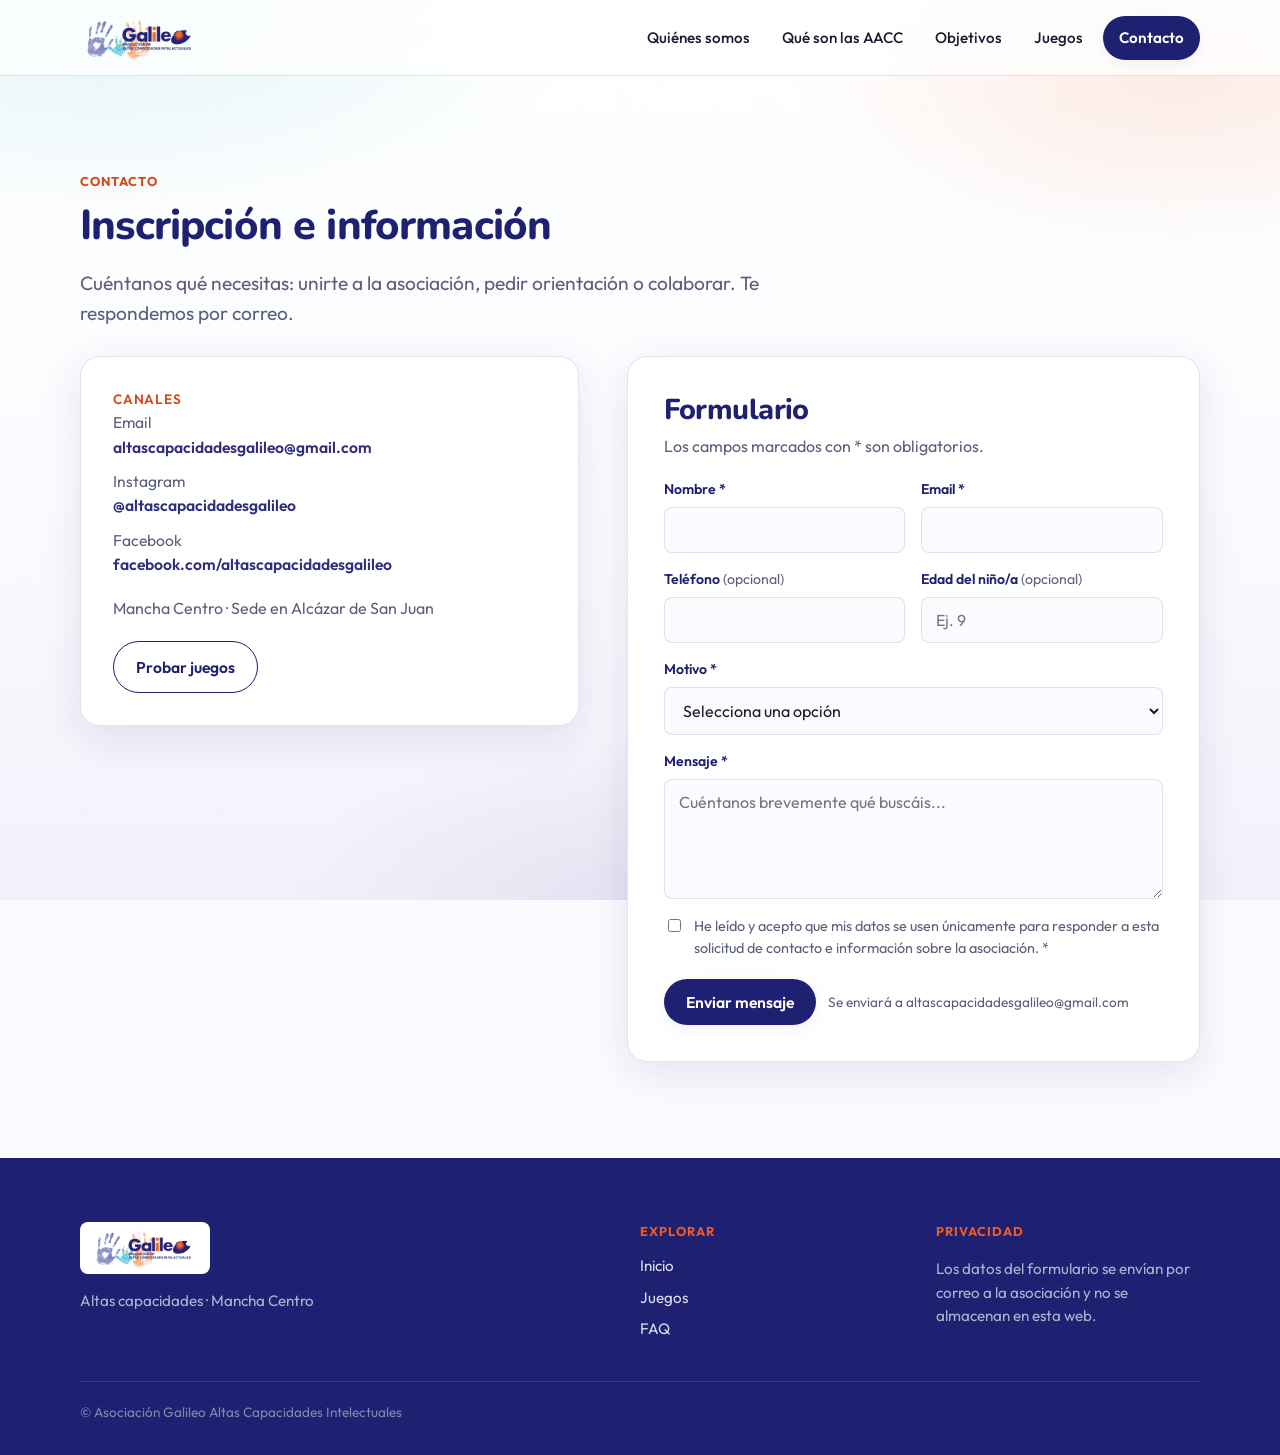
==== commit 0e95ae2a: "Restyle web Galileo con logo oficial, textos del tríptico y formulario Incorpora el logo oficial, la" ====
--- a/contacto.html
+++ b/contacto.html
@@ -3,18 +3,19 @@
 <head>
   <meta charset="utf-8" />
   <meta name="viewport" content="width=device-width, initial-scale=1" />
-  <title>Contacto | Asociación Galileo Altas Capacidades</title>
-  <meta name="description" content="Contacta con la Asociación Galileo de altas capacidades en Mancha Centro. Te escuchamos por Instagram." />
+  <title>Contacto e inscripción | Asociación Galileo Altas Capacidades</title>
+  <meta name="description" content="Inscripción o petición de información a la Asociación Galileo. Escríbenos a altascapacidadesgalileo@gmail.com." />
   <link rel="canonical" href="https://asociaciongalileoaltascapacidades.es/contacto.html" />
 
   <meta property="og:type" content="website" />
   <meta property="og:title" content="Contacto | Asociación Galileo" />
-  <meta property="og:description" content="Escríbenos para actividades, orientación o colaboración." />
+  <meta property="og:description" content="Formulario para inscribirse o pedir información sobre altas capacidades en Mancha Centro." />
   <meta property="og:url" content="https://asociaciongalileoaltascapacidades.es/contacto.html" />
+  <meta property="og:image" content="https://asociaciongalileoaltascapacidades.es/assets/logo-galileo-oficial.png" />
 
   <link rel="preconnect" href="https://fonts.googleapis.com" />
   <link rel="preconnect" href="https://fonts.gstatic.com" crossorigin />
-  <link href="https://fonts.googleapis.com/css2?family=Fraunces:opsz,wght@9..144,500;600;650&family=Outfit:wght@400;500;600;700&display=swap" rel="stylesheet" />
+  <link href="https://fonts.googleapis.com/css2?family=Nunito:wght@600;700;800&family=Outfit:wght@400;500;600;700&display=swap" rel="stylesheet" />
   <link rel="icon" href="assets/logo-galileo.png" type="image/png" />
   <link rel="stylesheet" href="css/styles.css" />
 </head>
@@ -24,18 +25,17 @@
 
   <header class="header">
     <div class="container nav">
-      <a class="brand" href="./">
-        <img src="assets/logo-galileo.png" alt="" width="40" height="40" />
-        <span class="brand-name">Galileo</span>
+      <a class="brand" href="./" aria-label="Asociación Galileo — Inicio">
+        <img class="brand-logo" src="assets/logo-galileo-oficial.png" alt="Galileo — Asociación de Altas Capacidades Intelectuales" width="200" height="73" />
       </a>
       <button class="nav-toggle" type="button" aria-label="Abrir menú" aria-expanded="false" aria-controls="menu-principal">
         <span></span><span></span><span></span>
       </button>
       <nav class="menu" id="menu-principal" aria-label="Principal">
-        <a href="./#que-es">Altas capacidades</a>
-        <a href="./#programas">Programas</a>
+        <a href="./#quienes-somos">Quiénes somos</a>
+        <a href="./#que-es">Qué son las AACC</a>
+        <a href="./#objetivos">Objetivos</a>
         <a href="juegos.html">Juegos</a>
-        <a href="./#faq">FAQ</a>
         <a href="contacto.html" class="cta" aria-current="page">Contacto</a>
       </nav>
     </div>
@@ -43,21 +43,97 @@
 
   <main class="section">
     <div class="container">
-      <h1 style="font-size:clamp(2rem,4vw,2.6rem);margin:0 0 8px">Te escuchamos</h1>
+      <p class="eyebrow">Contacto</p>
+      <h1 style="font-size:clamp(2rem,4vw,2.6rem);margin:0 0 8px">Inscripción e información</h1>
       <p class="lead" style="margin-bottom:28px">
-        Para consultas, actividades o colaboración, escríbenos por Instagram. Respondemos lo antes posible.
+        Cuéntanos qué necesitas: unirte a la asociación, pedir orientación o colaborar. Te respondemos por correo.
       </p>
-      <div class="contact-card">
-        <p class="muted" style="margin:0;font-size:0.85rem;font-weight:600;letter-spacing:0.06em;text-transform:uppercase;color:var(--amber-deep)">Canal principal</p>
-        <p class="ig-handle">
-          <a href="https://www.instagram.com/altascapacidadesgalileo/" target="_blank" rel="noopener">@altascapacidadesgalileo</a>
-        </p>
-        <p class="muted" style="margin:0 0 20px">
-          Cuéntanos la edad de tu hijo o hija y qué buscáis: orientación, talleres o simplemente conocer la asociación.
-        </p>
-        <div class="actions" style="margin-top:0">
-          <a class="btn" href="https://www.instagram.com/altascapacidadesgalileo/" target="_blank" rel="noopener">Abrir Instagram</a>
-          <a class="btn alt" href="juegos.html">Probar juegos</a>
+
+      <div id="gracias" class="form-success" role="status">
+        Gracias. Hemos recibido tu mensaje. Te contactaremos pronto en el correo que nos has indicado.
+      </div>
+
+      <div class="contact-layout">
+        <aside class="contact-card">
+          <p class="muted" style="margin:0;font-size:0.85rem;font-weight:600;letter-spacing:0.06em;text-transform:uppercase;color:var(--orange-deep)">Canales</p>
+          <ul class="contact-channels">
+            <li>
+              Email<br />
+              <a href="mailto:altascapacidadesgalileo@gmail.com">altascapacidadesgalileo@gmail.com</a>
+            </li>
+            <li>
+              Instagram<br />
+              <a href="https://www.instagram.com/altascapacidadesgalileo/" target="_blank" rel="noopener">@altascapacidadesgalileo</a>
+            </li>
+            <li>
+              Facebook<br />
+              <a href="https://www.facebook.com/altascapacidadesgalileo" target="_blank" rel="noopener">facebook.com/altascapacidadesgalileo</a>
+            </li>
+          </ul>
+          <p class="muted" style="margin:0">
+            Mancha Centro · Sede en Alcázar de San Juan
+          </p>
+          <div class="actions" style="margin-top:20px">
+            <a class="btn alt" href="juegos.html">Probar juegos</a>
+          </div>
+        </aside>
+
+        <div class="contact-form">
+          <h2>Formulario</h2>
+          <p class="muted" style="margin:0">Los campos marcados con * son obligatorios.</p>
+
+          <form
+            id="contacto-form"
+            action="https://formsubmit.co/altascapacidadesgalileo@gmail.com"
+            method="POST"
+            novalidate
+          >
+            <input type="hidden" name="_subject" value="Galileo web — inscripción / información" />
+            <input type="hidden" name="_template" value="table" />
+            <input type="hidden" name="_captcha" value="false" />
+            <input type="hidden" name="_next" id="form-next" value="https://asociaciongalileoaltascapacidades.es/contacto.html?enviado=1" />
+            <input type="text" name="_honey" class="hp-field" tabindex="-1" autocomplete="off" aria-hidden="true" />
+
+            <div class="form-grid">
+              <div class="form-field">
+                <label for="nombre">Nombre *</label>
+                <input id="nombre" name="nombre" type="text" required autocomplete="name" />
+              </div>
+              <div class="form-field">
+                <label for="email">Email *</label>
+                <input id="email" name="email" type="email" required autocomplete="email" />
+              </div>
+              <div class="form-field">
+                <label for="telefono">Teléfono <span class="optional">(opcional)</span></label>
+                <input id="telefono" name="telefono" type="tel" autocomplete="tel" />
+              </div>
+              <div class="form-field">
+                <label for="edad">Edad del niño/a <span class="optional">(opcional)</span></label>
+                <input id="edad" name="edad_nino" type="text" inputmode="numeric" placeholder="Ej. 9" />
+              </div>
+              <div class="form-field full">
+                <label for="motivo">Motivo *</label>
+                <select id="motivo" name="motivo" required>
+                  <option value="">Selecciona una opción</option>
+                  <option value="Inscripción">Inscripción</option>
+                  <option value="Pedir información">Pedir información</option>
+                  <option value="Colaborar">Colaborar</option>
+                </select>
+              </div>
+              <div class="form-field full">
+                <label for="mensaje">Mensaje *</label>
+                <textarea id="mensaje" name="mensaje" required placeholder="Cuéntanos brevemente qué buscáis..."></textarea>
+              </div>
+              <label class="form-check">
+                <input id="rgpd" name="rgpd" type="checkbox" value="Acepto" required />
+                <span>He leído y acepto que mis datos se usen únicamente para responder a esta solicitud de contacto e información sobre la asociación. *</span>
+              </label>
+              <div class="form-actions">
+                <button class="btn" type="submit">Enviar mensaje</button>
+                <p class="form-note">Se enviará a altascapacidadesgalileo@gmail.com</p>
+              </div>
+            </div>
+          </form>
         </div>
       </div>
     </div>
@@ -67,8 +143,7 @@
     <div class="container cols">
       <div>
         <div class="footer-brand">
-          <img src="assets/logo-galileo.png" alt="" width="36" height="36" />
-          <strong>Asociación Galileo</strong>
+          <img src="assets/logo-galileo-oficial.png" alt="Galileo" width="180" height="66" />
         </div>
         <p>Altas capacidades · Mancha Centro</p>
       </div>
@@ -82,12 +157,38 @@
       </div>
       <div>
         <h4>Privacidad</h4>
-        <p>Sitio informativo sin cookies de terceros ni formularios.</p>
+        <p>Los datos del formulario se envían por correo a la asociación y no se almacenan en esta web.</p>
       </div>
     </div>
-    <div class="container footer-copy">© Asociación Galileo Altas Capacidades</div>
+    <div class="container footer-copy">© Asociación Galileo Altas Capacidades Intelectuales</div>
   </footer>
 
   <script src="js/main.js" defer></script>
+  <script>
+    (function () {
+      var next = document.getElementById("form-next");
+      if (next) {
+        next.value = window.location.origin + window.location.pathname + "?enviado=1";
+      }
+
+      var params = new URLSearchParams(window.location.search);
+      if (params.get("enviado") === "1") {
+        var box = document.getElementById("gracias");
+        if (box) {
+          box.classList.add("show");
+          box.scrollIntoView({ behavior: "smooth", block: "center" });
+        }
+      }
+
+      var form = document.getElementById("contacto-form");
+      if (!form) return;
+      form.addEventListener("submit", function (e) {
+        if (!form.checkValidity()) {
+          e.preventDefault();
+          form.reportValidity();
+        }
+      });
+    })();
+  </script>
 </body>
 </html>
--- a/css/styles.css
+++ b/css/styles.css
@@ -1,33 +1,43 @@
 /* =========================================================
-   GALILEO v2 • Observatorio
-   Tipografía: Fraunces + Outfit
-   Paleta: tinta, ámbar, cielo nocturno suave
+   GALILEO • Asociación de Altas Capacidades
+   Tipografía: Nunito + Outfit
+   Paleta: navy, naranja, huellas (cyan/violeta), tríptico
    ========================================================= */
 
 :root {
-  --ink: #0c1628;
-  --ink-soft: #1a2740;
-  --sky: #e8eef6;
-  --sky-deep: #c5d4e8;
-  --paper: #f7f4ef;
+  --ink: #1e2171;
+  --ink-soft: #302e7e;
+  --navy: #1e2171;
+  --orange: #f15a24;
+  --orange-deep: #d44818;
+  --violet: #4a2b86;
+  --cyan: #2bb3c0;
+  --sky: #eef1f8;
+  --sky-deep: #d4daf0;
+  --paper: #fafbfe;
   --surface: #ffffff;
-  --text: #0c1628;
-  --muted: #4a5568;
-  --line: rgba(12, 22, 40, 0.1);
-  --amber: #d4920a;
-  --amber-deep: #b87808;
-  --teal: #1a6b6b;
-  --teal-soft: #2a8a8a;
-  --star: #f0c14b;
-  --shadow-sm: 0 4px 16px rgba(12, 22, 40, 0.06);
-  --shadow: 0 12px 40px rgba(12, 22, 40, 0.1);
-  --ring: 0 0 0 3px rgba(212, 146, 10, 0.35);
+  --text: #1a1a2e;
+  --muted: #5a5f7a;
+  --line: rgba(30, 33, 113, 0.12);
+  --amber: #f15a24;
+  --amber-deep: #d44818;
+  --teal: #302e7e;
+  --teal-soft: #4a2b86;
+  --star: #f15a24;
+  --pillar-blue: #2f6fed;
+  --pillar-green: #2f9e6e;
+  --pillar-yellow: #e6a817;
+  --pillar-magenta: #d63d7a;
+  --pillar-purple: #6b3fa0;
+  --shadow-sm: 0 4px 16px rgba(30, 33, 113, 0.06);
+  --shadow: 0 12px 40px rgba(30, 33, 113, 0.1);
+  --ring: 0 0 0 3px rgba(241, 90, 36, 0.35);
   --r-sm: 8px;
   --r-md: 14px;
   --r-lg: 20px;
   --container: min(1120px, 90%);
-  --header-h: 70px;
-  --font-display: "Fraunces", Georgia, "Times New Roman", serif;
+  --header-h: 76px;
+  --font-display: "Nunito", system-ui, sans-serif;
   --font-body: "Outfit", system-ui, sans-serif;
   --ease: cubic-bezier(0.22, 1, 0.36, 1);
 }
@@ -59,11 +69,11 @@
 }
 
 a {
-  color: var(--teal);
+  color: var(--ink-soft);
 }
 
 a:hover {
-  color: var(--amber-deep);
+  color: var(--orange-deep);
 }
 
 :focus-visible {
@@ -77,10 +87,10 @@
   inset: 0;
   z-index: -2;
   background:
-    radial-gradient(ellipse 80% 50% at 10% -10%, rgba(26, 107, 107, 0.12), transparent 55%),
-    radial-gradient(ellipse 70% 45% at 95% 5%, rgba(212, 146, 10, 0.14), transparent 50%),
-    radial-gradient(ellipse 60% 40% at 50% 100%, rgba(26, 107, 107, 0.08), transparent 55%),
-    linear-gradient(165deg, #eef3f9 0%, var(--paper) 45%, #f3ebe0 100%);
+    radial-gradient(ellipse 70% 45% at 8% 0%, rgba(43, 179, 192, 0.14), transparent 55%),
+    radial-gradient(ellipse 60% 40% at 92% 8%, rgba(241, 90, 36, 0.12), transparent 50%),
+    radial-gradient(ellipse 50% 35% at 50% 100%, rgba(74, 43, 134, 0.08), transparent 55%),
+    linear-gradient(180deg, #ffffff 0%, var(--paper) 55%, #f3f0fa 100%);
   pointer-events: none;
 }
 
@@ -88,7 +98,7 @@
   position: fixed;
   inset: 0;
   z-index: -1;
-  opacity: 0.07;
+  opacity: 0.045;
   background-image: url("../assets/pattern.svg");
   background-size: 140px;
   pointer-events: none;
@@ -128,9 +138,10 @@
 h3,
 .brand-name {
   font-family: var(--font-display);
-  font-weight: 600;
+  font-weight: 800;
   line-height: 1.15;
   letter-spacing: -0.02em;
+  color: var(--ink);
 }
 
 h2 {
@@ -151,6 +162,15 @@
 .section-intro.center {
   margin-inline: auto;
   text-align: center;
+}
+
+.eyebrow {
+  font-size: 0.8rem;
+  font-weight: 700;
+  letter-spacing: 0.08em;
+  text-transform: uppercase;
+  color: var(--orange-deep);
+  margin: 0 0 10px;
 }
 
 /* ---- Header / Nav ---- */
@@ -160,7 +180,7 @@
   z-index: 100;
   height: var(--header-h);
   backdrop-filter: blur(14px) saturate(1.1);
-  background: color-mix(in oklab, var(--paper) 78%, transparent);
+  background: color-mix(in oklab, #fff 82%, transparent);
   border-bottom: 1px solid var(--line);
 }
 
@@ -181,16 +201,19 @@
   z-index: 110;
 }
 
-.brand img {
-  width: 40px;
-  height: 40px;
-  border-radius: 50%;
-  box-shadow: 0 0 0 2px rgba(212, 146, 10, 0.35);
-}
-
-.brand-name {
-  font-size: 1.35rem;
-  font-weight: 650;
+.brand img,
+.brand-logo {
+  width: auto;
+  height: 44px;
+  border-radius: 0;
+  box-shadow: none;
+}
+
+.brand-logo-lg {
+  width: min(520px, 92vw);
+  height: auto;
+  margin: 0 0 20px;
+  animation: fadeUp 0.8s var(--ease) both;
 }
 
 .menu {
@@ -210,12 +233,12 @@
 }
 
 .menu a:hover {
-  background: rgba(26, 107, 107, 0.08);
-  color: var(--teal);
+  background: rgba(30, 33, 113, 0.06);
+  color: var(--ink);
 }
 
 .menu a[aria-current="page"] {
-  color: var(--teal);
+  color: var(--ink);
   font-weight: 600;
 }
 
@@ -233,7 +256,7 @@
 
 .menu .cta:hover,
 a.cta:hover {
-  background: var(--teal);
+  background: var(--orange);
   transform: translateY(-1px);
   color: #fff !important;
 }
@@ -296,7 +319,7 @@
 }
 
 .btn:hover {
-  background: var(--teal);
+  background: var(--orange);
   transform: translateY(-2px);
   box-shadow: var(--shadow);
   color: #fff;
@@ -315,12 +338,12 @@
 }
 
 .btn.amber {
-  background: var(--amber);
-  color: var(--ink);
+  background: var(--orange);
+  color: #fff;
 }
 
 .btn.amber:hover {
-  background: var(--amber-deep);
+  background: var(--orange-deep);
   color: #fff;
 }
 
@@ -339,10 +362,10 @@
 /* ---- Hero ---- */
 .hero {
   position: relative;
-  min-height: min(92vh, 760px);
+  min-height: min(92vh, 820px);
   display: flex;
   align-items: center;
-  padding: clamp(48px, 8vw, 80px) 0 clamp(64px, 10vw, 100px);
+  padding: clamp(40px, 6vw, 72px) 0 clamp(56px, 8vw, 88px);
   overflow: hidden;
 }
 
@@ -351,72 +374,52 @@
   position: absolute;
   inset: 0;
   background:
-    radial-gradient(ellipse 90% 70% at 70% 40%, rgba(26, 107, 107, 0.18), transparent 55%),
-    radial-gradient(ellipse 50% 60% at 15% 70%, rgba(212, 146, 10, 0.16), transparent 50%),
-    linear-gradient(180deg, #0c1628 0%, #152238 42%, #1a3a45 78%, #2a4a3a 100%);
+    linear-gradient(105deg, rgba(255, 255, 255, 0.96) 0%, rgba(255, 255, 255, 0.88) 42%, rgba(255, 255, 255, 0.35) 68%, transparent 100%),
+    url("../assets/hero-bloques.png") right center / cover no-repeat,
+    linear-gradient(135deg, #f7f4ff 0%, #fff5ef 50%, #eef9fb 100%);
   z-index: 0;
-}
-
-.hero::after {
-  content: "";
-  position: absolute;
-  inset: 0;
-  background-image: url("../assets/pattern.svg");
-  background-size: 100px;
-  opacity: 0.12;
-  z-index: 0;
-  filter: invert(1);
 }
 
 .hero-inner {
   position: relative;
   z-index: 1;
-  max-width: 720px;
-}
-
-.hero-brand {
-  font-family: var(--font-display);
-  font-size: clamp(2.8rem, 8vw, 5.2rem);
-  font-weight: 650;
-  color: #fff;
-  margin: 0 0 8px;
-  letter-spacing: -0.03em;
-  line-height: 1;
-  animation: fadeUp 0.8s var(--ease) both;
-}
-
-.hero-brand span {
-  color: var(--star);
+  max-width: 640px;
 }
 
 .hero-tag {
   display: inline-block;
   font-size: 0.85rem;
-  font-weight: 500;
+  font-weight: 600;
   letter-spacing: 0.08em;
   text-transform: uppercase;
-  color: rgba(240, 193, 75, 0.9);
-  margin-bottom: 20px;
+  color: var(--violet);
+  margin: 0 0 16px;
   animation: fadeUp 0.8s 0.08s var(--ease) both;
 }
 
 .hero h1 {
-  font-size: clamp(1.45rem, 3.2vw, 2rem);
-  font-weight: 500;
-  color: rgba(255, 255, 255, 0.95);
+  font-size: clamp(1.35rem, 2.8vw, 1.85rem);
+  font-weight: 700;
+  color: var(--ink);
   margin: 0 0 16px;
-  max-width: 22ch;
+  max-width: 28ch;
   animation: fadeUp 0.8s 0.15s var(--ease) both;
 }
 
 .hero .hero-lead {
-  font-size: clamp(1rem, 1.8vw, 1.15rem);
-  color: rgba(255, 255, 255, 0.72);
+  font-size: clamp(1.05rem, 1.8vw, 1.25rem);
+  color: var(--muted);
   max-width: 42ch;
   margin: 0;
   font-family: var(--font-body);
   font-weight: 400;
+  line-height: 1.55;
   animation: fadeUp 0.8s 0.22s var(--ease) both;
+}
+
+.hero .hero-lead strong {
+  color: var(--orange-deep);
+  font-weight: 700;
 }
 
 .hero .actions {
@@ -424,25 +427,24 @@
 }
 
 .hero .btn {
-  background: var(--star);
-  color: var(--ink);
+  background: var(--orange);
+  color: #fff;
 }
 
 .hero .btn:hover {
-  background: #fff;
-  color: var(--ink);
+  background: var(--orange-deep);
+  color: #fff;
 }
 
 .hero .btn.alt {
   background: transparent;
+  color: var(--ink);
+  border-color: var(--ink);
+}
+
+.hero .btn.alt:hover {
+  background: var(--ink);
   color: #fff;
-  border-color: rgba(255, 255, 255, 0.45);
-}
-
-.hero .btn.alt:hover {
-  background: rgba(255, 255, 255, 0.12);
-  color: #fff;
-  border-color: #fff;
 }
 
 @keyframes fadeUp {
@@ -457,7 +459,7 @@
 }
 
 @media (prefers-reduced-motion: reduce) {
-  .hero-brand,
+  .brand-logo-lg,
   .hero-tag,
   .hero h1,
   .hero .hero-lead,
@@ -466,7 +468,42 @@
   }
 }
 
-/* ---- Promise strip ---- */
+/* ---- Pillars (tríptico) ---- */
+.pillars {
+  display: flex;
+  flex-wrap: wrap;
+  gap: 12px;
+  justify-content: center;
+  padding: clamp(28px, 4vw, 40px) 0;
+}
+
+.pillar {
+  display: inline-flex;
+  align-items: center;
+  justify-content: center;
+  padding: 12px 22px;
+  border-radius: 999px;
+  color: #fff;
+  font-family: var(--font-display);
+  font-weight: 800;
+  font-size: clamp(0.85rem, 1.4vw, 1rem);
+  letter-spacing: 0.04em;
+  text-transform: uppercase;
+  box-shadow: var(--shadow-sm);
+  transition: transform 0.25s var(--ease);
+}
+
+.pillar:hover {
+  transform: translateY(-3px);
+}
+
+.pillar:nth-child(1) { background: var(--pillar-blue); }
+.pillar:nth-child(2) { background: var(--pillar-green); }
+.pillar:nth-child(3) { background: var(--pillar-yellow); color: #1a1a2e; }
+.pillar:nth-child(4) { background: var(--pillar-magenta); }
+.pillar:nth-child(5) { background: var(--pillar-purple); }
+
+/* ---- Promise strip (legacy / secondary) ---- */
 .promises {
   display: grid;
   grid-template-columns: repeat(3, 1fr);
@@ -491,8 +528,8 @@
 .promise-num {
   font-family: var(--font-display);
   font-size: 0.8rem;
-  font-weight: 600;
-  color: var(--amber);
+  font-weight: 800;
+  color: var(--orange);
   letter-spacing: 0.06em;
   margin-bottom: 6px;
 }
@@ -506,18 +543,89 @@
 }
 
 .callout {
-  background: linear-gradient(145deg, rgba(26, 107, 107, 0.08), rgba(212, 146, 10, 0.06));
-  border-left: 3px solid var(--teal);
+  background: linear-gradient(145deg, rgba(30, 33, 113, 0.06), rgba(241, 90, 36, 0.06));
+  border-left: 3px solid var(--orange);
   border-radius: 0 var(--r-md) var(--r-md) 0;
   padding: 22px 24px;
   margin-top: 20px;
 }
 
 .callout strong {
-  color: var(--teal);
-}
-
-/* ---- Program list (not card dashboard) ---- */
+  color: var(--ink);
+}
+
+.prose p {
+  color: var(--muted);
+  margin: 0 0 14px;
+  max-width: 60ch;
+}
+
+.prose p:last-child {
+  margin-bottom: 0;
+}
+
+.highlight-word {
+  display: inline-block;
+  font-family: var(--font-display);
+  font-weight: 800;
+  color: var(--orange);
+  letter-spacing: 0.02em;
+}
+
+.component-tags {
+  display: flex;
+  flex-wrap: wrap;
+  gap: 8px;
+  margin: 16px 0 20px;
+}
+
+.component-tags span {
+  padding: 8px 14px;
+  border-radius: 999px;
+  font-size: 0.82rem;
+  font-weight: 700;
+  letter-spacing: 0.04em;
+  text-transform: uppercase;
+  background: var(--sky);
+  color: var(--ink);
+}
+
+/* ---- Objectives list ---- */
+.objective-list {
+  list-style: none;
+  padding: 0;
+  margin: 24px 0 0;
+  display: grid;
+  gap: 14px;
+}
+
+.objective-list li {
+  position: relative;
+  padding: 18px 20px 18px 48px;
+  background: var(--surface);
+  border: 1px solid var(--line);
+  border-radius: var(--r-md);
+  color: var(--muted);
+  box-shadow: var(--shadow-sm);
+}
+
+.objective-list li::before {
+  content: "";
+  position: absolute;
+  left: 18px;
+  top: 22px;
+  width: 12px;
+  height: 12px;
+  border-radius: 50%;
+  background: var(--orange);
+  box-shadow: 0 0 0 4px rgba(241, 90, 36, 0.18);
+}
+
+.objective-list li:nth-child(2)::before { background: var(--pillar-blue); box-shadow: 0 0 0 4px rgba(47, 111, 237, 0.18); }
+.objective-list li:nth-child(3)::before { background: var(--pillar-green); box-shadow: 0 0 0 4px rgba(47, 158, 110, 0.18); }
+.objective-list li:nth-child(4)::before { background: var(--pillar-purple); box-shadow: 0 0 0 4px rgba(107, 63, 160, 0.18); }
+
+/* ---- Program list ---- */
 .program-list {
   display: flex;
   flex-direction: column;
@@ -537,7 +645,7 @@
 }
 
 .program-row:hover {
-  background: rgba(26, 107, 107, 0.04);
+  background: rgba(30, 33, 113, 0.04);
   margin-inline: -12px;
   padding-inline: 12px;
 }
@@ -583,17 +691,17 @@
 .age-panel .age-range {
   font-family: var(--font-display);
   font-size: 2rem;
-  font-weight: 650;
-  color: var(--teal);
+  font-weight: 800;
+  color: var(--ink);
   margin-bottom: 4px;
 }
 
 .age-panel .age-label {
   font-size: 0.85rem;
-  font-weight: 600;
+  font-weight: 700;
   text-transform: uppercase;
   letter-spacing: 0.06em;
-  color: var(--amber-deep);
+  color: var(--orange-deep);
   margin-bottom: 12px;
 }
 
@@ -608,7 +716,7 @@
   margin-top: 16px;
   font-weight: 600;
   font-size: 0.9rem;
-  color: var(--teal);
+  color: var(--ink-soft);
 }
 
 /* ---- Myths ---- */
@@ -631,14 +739,14 @@
   margin-bottom: 6px;
 }
 
-.myth h3::before {
+.myth.myth-bust h3::before {
   content: "Mito · ";
   font-family: var(--font-body);
   font-size: 0.75rem;
   font-weight: 600;
   letter-spacing: 0.04em;
   text-transform: uppercase;
-  color: var(--amber-deep);
+  color: var(--orange-deep);
 }
 
 .myth p {
@@ -691,7 +799,7 @@
 .faq summary::after {
   content: "+";
   float: right;
-  color: var(--amber);
+  color: var(--orange);
   font-weight: 400;
   font-size: 1.2rem;
 }
@@ -708,7 +816,7 @@
 
 /* ---- CTA band ---- */
 .cta-band {
-  background: var(--ink);
+  background: linear-gradient(135deg, var(--ink) 0%, var(--violet) 100%);
   color: #fff;
   border-radius: var(--r-lg);
   padding: clamp(36px, 5vw, 56px);
@@ -722,8 +830,8 @@
   position: absolute;
   inset: 0;
   background:
-    radial-gradient(circle at 20% 50%, rgba(212, 146, 10, 0.2), transparent 45%),
-    radial-gradient(circle at 85% 30%, rgba(26, 107, 107, 0.25), transparent 40%);
+    radial-gradient(circle at 20% 50%, rgba(241, 90, 36, 0.28), transparent 45%),
+    radial-gradient(circle at 85% 30%, rgba(43, 179, 192, 0.22), transparent 40%);
   pointer-events: none;
 }
 
@@ -734,27 +842,32 @@
 }
 
 .cta-band p {
-  opacity: 0.75;
+  opacity: 0.8;
   max-width: 42ch;
   margin: 0 auto 24px;
 }
 
 .cta-band .btn {
   position: relative;
-  background: var(--star);
-  color: var(--ink);
+  background: var(--orange);
+  color: #fff;
 }
 
 .cta-band .btn.alt {
   background: transparent;
   color: #fff;
-  border-color: rgba(255, 255, 255, 0.4);
+  border-color: rgba(255, 255, 255, 0.45);
   margin-left: 8px;
+}
+
+.cta-band .btn.alt:hover {
+  background: rgba(255, 255, 255, 0.12);
+  color: #fff;
 }
 
 /* ---- Footer ---- */
 .footer {
-  background: var(--ink-soft);
+  background: var(--ink);
   color: rgba(255, 255, 255, 0.85);
   padding: clamp(40px, 6vw, 64px) 0 32px;
   margin-top: 0;
@@ -771,7 +884,7 @@
   font-size: 0.8rem;
   text-transform: uppercase;
   letter-spacing: 0.08em;
-  color: var(--star);
+  color: var(--orange);
   margin: 0 0 12px;
 }
 
@@ -781,12 +894,12 @@
 }
 
 .footer a:hover {
-  color: var(--star);
+  color: var(--orange);
 }
 
 .footer p,
 .footer li {
-  color: rgba(255, 255, 255, 0.6);
+  color: rgba(255, 255, 255, 0.65);
   font-size: 0.95rem;
 }
 
@@ -804,13 +917,16 @@
   display: flex;
   align-items: center;
   gap: 10px;
-  margin-bottom: 8px;
+  margin-bottom: 12px;
 }
 
 .footer-brand img {
-  width: 36px;
-  height: 36px;
-  border-radius: 50%;
+  width: auto;
+  height: 52px;
+  border-radius: 0;
+  background: #fff;
+  padding: 6px 10px;
+  border-radius: var(--r-sm);
 }
 
 .footer-brand strong {
@@ -822,30 +938,179 @@
 .footer-copy {
   margin-top: 32px;
   padding-top: 20px;
-  border-top: 1px solid rgba(255, 255, 255, 0.1);
+  border-top: 1px solid rgba(255, 255, 255, 0.12);
   font-size: 0.85rem;
   color: rgba(255, 255, 255, 0.45);
 }
 
-/* ---- Contact ---- */
+/* ---- Contact + form ---- */
+.contact-layout {
+  display: grid;
+  grid-template-columns: 1fr 1.15fr;
+  gap: clamp(28px, 5vw, 48px);
+  align-items: start;
+}
+
 .contact-card {
   background: var(--surface);
   border-radius: var(--r-lg);
-  padding: clamp(28px, 4vw, 40px);
+  padding: clamp(24px, 4vw, 32px);
   box-shadow: var(--shadow);
   border: 1px solid var(--line);
-  max-width: 560px;
 }
 
 .contact-card .ig-handle {
   font-family: var(--font-display);
-  font-size: 1.5rem;
+  font-size: 1.35rem;
+  font-weight: 800;
   margin: 12px 0 8px;
 }
 
 .contact-card .ig-handle a {
-  color: var(--teal);
+  color: var(--ink);
   text-decoration: none;
+}
+
+.contact-channels {
+  list-style: none;
+  padding: 0;
+  margin: 0 0 20px;
+}
+
+.contact-channels li {
+  margin-bottom: 10px;
+  color: var(--muted);
+  font-size: 0.98rem;
+}
+
+.contact-channels a {
+  color: var(--ink-soft);
+  font-weight: 600;
+  text-decoration: none;
+  word-break: break-word;
+}
+
+.contact-channels a:hover {
+  color: var(--orange-deep);
+}
+
+.contact-form {
+  background: var(--surface);
+  border-radius: var(--r-lg);
+  padding: clamp(24px, 4vw, 36px);
+  box-shadow: var(--shadow);
+  border: 1px solid var(--line);
+}
+
+.contact-form h2 {
+  font-size: clamp(1.4rem, 2.5vw, 1.8rem);
+  margin: 0 0 8px;
+}
+
+.form-grid {
+  display: grid;
+  grid-template-columns: 1fr 1fr;
+  gap: 16px;
+  margin-top: 20px;
+}
+
+.form-field {
+  display: flex;
+  flex-direction: column;
+  gap: 6px;
+}
+
+.form-field.full {
+  grid-column: 1 / -1;
+}
+
+.form-field label {
+  font-size: 0.88rem;
+  font-weight: 600;
+  color: var(--ink);
+}
+
+.form-field .optional {
+  font-weight: 400;
+  color: var(--muted);
+}
+
+.form-field input,
+.form-field select,
+.form-field textarea {
+  width: 100%;
+  padding: 12px 14px;
+  border: 1.5px solid var(--line);
+  border-radius: var(--r-sm);
+  font-family: var(--font-body);
+  font-size: 1rem;
+  color: var(--text);
+  background: var(--paper);
+  transition: border-color 0.2s, box-shadow 0.2s;
+}
+
+.form-field input:focus,
+.form-field select:focus,
+.form-field textarea:focus {
+  outline: none;
+  border-color: var(--orange);
+  box-shadow: var(--ring);
+}
+
+.form-field textarea {
+  min-height: 120px;
+  resize: vertical;
+}
+
+.form-check {
+  display: flex;
+  gap: 10px;
+  align-items: flex-start;
+  grid-column: 1 / -1;
+  font-size: 0.9rem;
+  color: var(--muted);
+}
+
+.form-check input {
+  margin-top: 4px;
+  accent-color: var(--orange);
+}
+
+.form-actions {
+  grid-column: 1 / -1;
+  display: flex;
+  flex-wrap: wrap;
+  gap: 12px;
+  align-items: center;
+  margin-top: 4px;
+}
+
+.form-note {
+  font-size: 0.85rem;
+  color: var(--muted);
+  margin: 0;
+}
+
+.hp-field {
+  position: absolute;
+  left: -9999px;
+  opacity: 0;
+  height: 0;
+  overflow: hidden;
+}
+
+.form-success {
+  display: none;
+  padding: 20px;
+  border-radius: var(--r-md);
+  background: rgba(47, 158, 110, 0.12);
+  border: 1px solid rgba(47, 158, 110, 0.35);
+  color: var(--ink);
+  margin-bottom: 16px;
+}
+
+.form-success.show {
+  display: block;
 }
 
 /* ---- Games page ---- */
@@ -897,7 +1162,7 @@
   font-weight: 700;
   text-transform: uppercase;
   letter-spacing: 0.07em;
-  color: var(--amber-deep);
+  color: var(--orange-deep);
   margin-bottom: 8px;
   display: block;
 }
@@ -923,7 +1188,7 @@
 }
 
 .chip:hover {
-  border-color: var(--teal);
+  border-color: var(--ink);
 }
 
 .chip.active,
@@ -958,7 +1223,7 @@
 .game-card:hover {
   transform: translateY(-3px);
   box-shadow: var(--shadow);
-  border-color: rgba(26, 107, 107, 0.35);
+  border-color: rgba(30, 33, 113, 0.35);
 }
 
 .game-card.hidden {
@@ -970,7 +1235,7 @@
   font-weight: 700;
   text-transform: uppercase;
   letter-spacing: 0.06em;
-  color: var(--teal);
+  color: var(--ink-soft);
 }
 
 .game-card h3 {
@@ -995,8 +1260,8 @@
 .game-ages span {
   font-size: 0.75rem;
   padding: 3px 8px;
-  background: rgba(212, 146, 10, 0.12);
-  color: var(--amber-deep);
+  background: rgba(241, 90, 36, 0.12);
+  color: var(--orange-deep);
   border-radius: 999px;
   font-weight: 600;
 }
@@ -1006,7 +1271,7 @@
   position: fixed;
   inset: 0;
   z-index: 200;
-  background: rgba(12, 22, 40, 0.72);
+  background: rgba(30, 33, 113, 0.72);
   backdrop-filter: blur(6px);
   display: flex;
   align-items: center;
@@ -1095,7 +1360,7 @@
 .game-status {
   font-size: 0.9rem;
   font-weight: 600;
-  color: var(--teal);
+  color: var(--ink-soft);
   margin-left: auto;
 }
 
@@ -1115,14 +1380,13 @@
 }
 
 .game-feedback.ok {
-  color: var(--teal);
+  color: var(--pillar-green);
 }
 
 .game-feedback.err {
   color: #b33a3a;
 }
 
-/* Simon / sequence pads */
 .seq-pads {
   display: grid;
   grid-template-columns: 1fr 1fr;
@@ -1151,20 +1415,11 @@
   box-shadow: 0 0 0 3px rgba(255, 255, 255, 0.5), 0 8px 24px rgba(0, 0, 0, 0.2);
 }
 
-.seq-pad[data-i="0"] {
-  background: #1a6b6b;
-}
-.seq-pad[data-i="1"] {
-  background: #d4920a;
-}
-.seq-pad[data-i="2"] {
-  background: #2a4a7a;
-}
-.seq-pad[data-i="3"] {
-  background: #8b4513;
-}
-
-/* Pattern / figure choices */
+.seq-pad[data-i="0"] { background: #302e7e; }
+.seq-pad[data-i="1"] { background: #f15a24; }
+.seq-pad[data-i="2"] { background: #2bb3c0; }
+.seq-pad[data-i="3"] { background: #4a2b86; }
+
 .choice-row {
   display: flex;
   flex-wrap: wrap;
@@ -1185,15 +1440,28 @@
   font-weight: 600;
   cursor: pointer;
   transition: border-color 0.2s, background 0.2s;
-}
-
-.choice-btn:hover {
-  border-color: var(--teal);
+  -webkit-tap-highlight-color: transparent;
+  color: var(--ink);
+}
+
+@media (hover: hover) and (pointer: fine) {
+  .choice-btn:hover {
+    border-color: var(--ink);
+  }
+}
+
+.choice-btn:focus {
+  outline: none;
+  box-shadow: none;
+}
+
+.choice-btn:focus-visible {
+  box-shadow: var(--ring);
 }
 
 .choice-btn.correct {
-  border-color: var(--teal);
-  background: rgba(26, 107, 107, 0.15);
+  border-color: var(--pillar-green);
+  background: rgba(47, 158, 110, 0.15);
 }
 
 .choice-btn.wrong {
@@ -1208,7 +1476,7 @@
   align-items: center;
   flex-wrap: wrap;
   font-size: 1.8rem;
-  font-weight: 600;
+  font-weight: 700;
   font-family: var(--font-display);
   min-height: 60px;
 }
@@ -1216,14 +1484,13 @@
 .pattern-display .gap {
   width: 48px;
   height: 48px;
-  border: 2px dashed var(--amber);
+  border: 2px dashed var(--orange);
   border-radius: var(--r-sm);
   display: inline-flex;
   align-items: center;
   justify-content: center;
 }
 
-/* Hanoi */
 .hanoi-pegs {
   display: flex;
   justify-content: space-around;
@@ -1268,7 +1535,7 @@
 }
 
 .hanoi-peg.selected {
-  background: rgba(212, 146, 10, 0.12);
+  background: rgba(241, 90, 36, 0.12);
 }
 
 .hanoi-disk {
@@ -1280,7 +1547,6 @@
   box-shadow: 0 2px 4px rgba(0, 0, 0, 0.15);
 }
 
-/* Maze */
 .maze-grid {
   display: grid;
   gap: 3px;
@@ -1304,15 +1570,15 @@
 }
 
 .maze-cell.start {
-  background: var(--teal);
+  background: var(--cyan);
 }
 
 .maze-cell.end {
-  background: var(--amber);
+  background: var(--orange);
 }
 
 .maze-cell.path {
-  background: rgba(26, 107, 107, 0.45);
+  background: rgba(43, 179, 192, 0.45);
 }
 
 .maze-cell.player {
@@ -1320,7 +1586,6 @@
   box-shadow: inset 0 0 0 2px var(--ink);
 }
 
-/* Memory grid */
 .mem-grid {
   display: grid;
   grid-template-columns: repeat(4, 1fr);
@@ -1348,11 +1613,10 @@
 }
 
 .mem-card.matched {
-  background: rgba(26, 107, 107, 0.12);
+  background: rgba(43, 179, 192, 0.15);
   cursor: default;
 }
 
-/* Switches puzzle */
 .switches-row {
   display: flex;
   gap: 16px;
@@ -1379,8 +1643,8 @@
 }
 
 .switch-btn.on {
-  background: rgba(212, 146, 10, 0.2);
-  border-color: var(--amber);
+  background: rgba(241, 90, 36, 0.2);
+  border-color: var(--orange);
 }
 
 .bulb-row {
@@ -1401,14 +1665,13 @@
 
 .bulb.lit {
   background: var(--star);
-  box-shadow: 0 0 20px rgba(240, 193, 75, 0.6);
+  box-shadow: 0 0 20px rgba(241, 90, 36, 0.5);
 }
 
 .bulb.hot {
   box-shadow: 0 0 0 3px rgba(179, 58, 58, 0.4);
 }
 
-/* Squares count */
 .squares-guess {
   display: flex;
   gap: 10px;
@@ -1436,7 +1699,6 @@
   box-shadow: var(--shadow-sm);
 }
 
-/* Empty filter state */
 .games-empty {
   grid-column: 1 / -1;
   text-align: center;
@@ -1456,7 +1718,8 @@
     gap: 28px;
   }
 
-  .split {
+  .split,
+  .contact-layout {
     grid-template-columns: 1fr;
   }
 
@@ -1480,26 +1743,47 @@
   .footer .cols {
     grid-template-columns: 1fr 1fr;
   }
+
+  .hero::before {
+    background:
+      linear-gradient(180deg, rgba(255, 255, 255, 0.94) 0%, rgba(255, 255, 255, 0.88) 55%, rgba(255, 255, 255, 0.55) 100%),
+      url("../assets/hero-bloques.png") center 30% / cover no-repeat,
+      linear-gradient(135deg, #f7f4ff 0%, #fff5ef 50%, #eef9fb 100%);
+  }
 }
 
 @media (max-width: 720px) {
+  .header {
+    backdrop-filter: none;
+    background: #fff;
+  }
+
   .nav-toggle {
     display: flex;
+  }
+
+  body.nav-open .header {
+    z-index: 220;
   }
 
   .menu {
     position: fixed;
     inset: 0;
     top: 0;
+    left: 0;
+    right: 0;
+    bottom: 0;
+    width: 100%;
+    height: 100dvh;
     flex-direction: column;
     justify-content: center;
     gap: 8px;
-    background: color-mix(in oklab, var(--paper) 96%, transparent);
-    backdrop-filter: blur(16px);
+    background: #fff;
     padding: 80px 24px 40px;
     opacity: 0;
     visibility: hidden;
     transition: opacity 0.25s, visibility 0.25s;
+    z-index: 200;
   }
 
   .menu.open {
@@ -1523,7 +1807,16 @@
   }
 
   .hero {
-    min-height: min(88vh, 640px);
+    min-height: min(88vh, 700px);
+  }
+
+  .brand img,
+  .brand-logo {
+    height: 36px;
+  }
+
+  .form-grid {
+    grid-template-columns: 1fr;
   }
 
   .maze-cell {
@@ -1534,10 +1827,10 @@
 
 @supports not (background: color-mix(in oklab, #fff, #000)) {
   .header {
-    background: rgba(247, 244, 239, 0.92);
+    background: rgba(255, 255, 255, 0.94);
   }
 
   .menu {
-    background: rgba(247, 244, 239, 0.98);
-  }
-}
+    background: rgba(255, 255, 255, 0.98);
+  }
+}
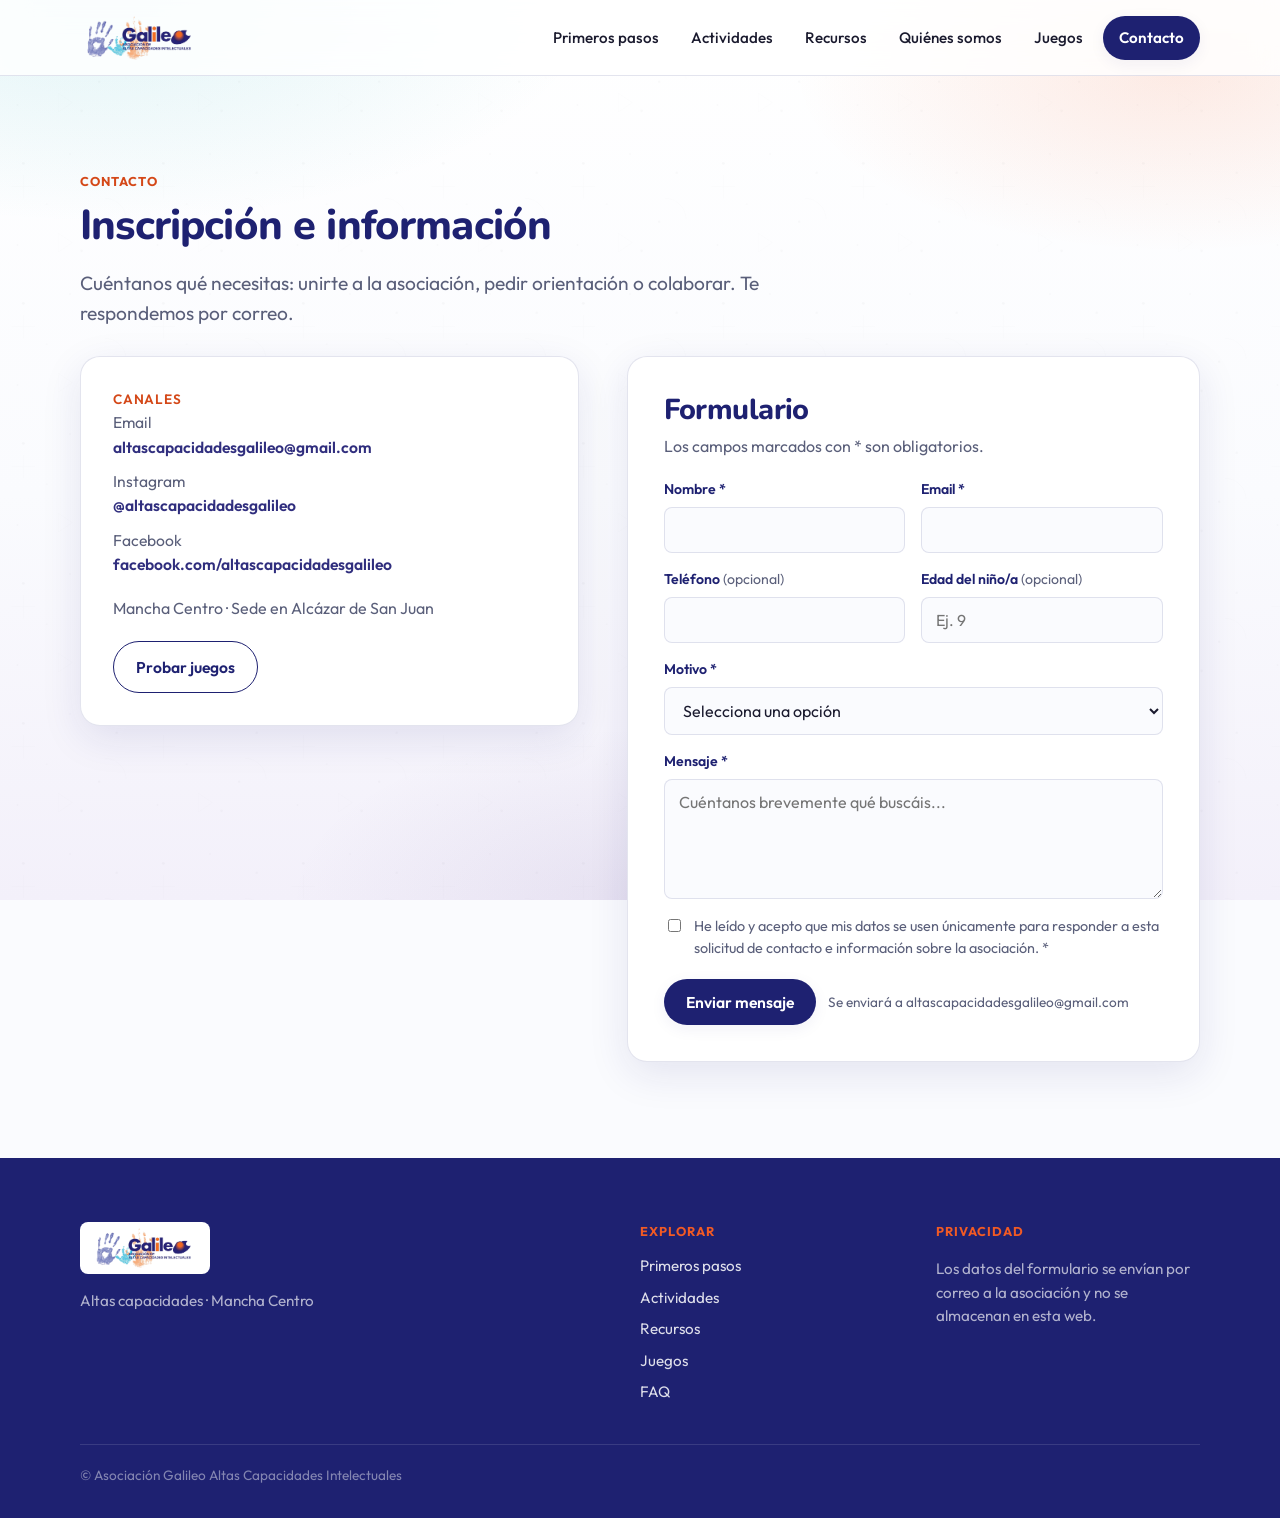
==== commit df992eaa: "Añadir secciones de orientación, recursos y propuesta de actividades 2026-2027 Incluye ¿Qué necesita" ====
--- a/contacto.html
+++ b/contacto.html
@@ -32,9 +32,10 @@
         <span></span><span></span><span></span>
       </button>
       <nav class="menu" id="menu-principal" aria-label="Principal">
+        <a href="./#primeros-pasos">Primeros pasos</a>
+        <a href="./#actividades">Actividades</a>
+        <a href="recursos.html">Recursos</a>
         <a href="./#quienes-somos">Quiénes somos</a>
-        <a href="./#que-es">Qué son las AACC</a>
-        <a href="./#objetivos">Objetivos</a>
         <a href="juegos.html">Juegos</a>
         <a href="contacto.html" class="cta" aria-current="page">Contacto</a>
       </nav>
@@ -150,7 +151,9 @@
       <div>
         <h4>Explorar</h4>
         <ul>
-          <li><a href="./">Inicio</a></li>
+          <li><a href="./#primeros-pasos">Primeros pasos</a></li>
+          <li><a href="./#actividades">Actividades</a></li>
+          <li><a href="recursos.html">Recursos</a></li>
           <li><a href="juegos.html">Juegos</a></li>
           <li><a href="./#faq">FAQ</a></li>
         </ul>
--- a/css/styles.css
+++ b/css/styles.css
@@ -1711,6 +1711,257 @@
   display: block;
 }
 
+/* ---- ¿Qué necesitas hoy? ---- */
+.need-grid {
+  display: grid;
+  grid-template-columns: repeat(4, 1fr);
+  gap: 16px;
+}
+
+.need-card {
+  display: flex;
+  flex-direction: column;
+  gap: 10px;
+  background: var(--surface);
+  border: 1px solid var(--line);
+  border-radius: var(--r-lg);
+  padding: 22px 20px 20px;
+  text-decoration: none;
+  color: inherit;
+  box-shadow: var(--shadow-sm);
+  transition: transform 0.25s var(--ease), box-shadow 0.25s, border-color 0.2s;
+}
+
+.need-card:hover {
+  transform: translateY(-3px);
+  box-shadow: var(--shadow);
+  border-color: rgba(30, 33, 113, 0.22);
+  color: inherit;
+}
+
+.need-icon {
+  display: inline-flex;
+  align-items: center;
+  justify-content: center;
+  width: 44px;
+  height: 44px;
+  border-radius: 12px;
+  background: rgba(30, 33, 113, 0.06);
+  color: var(--ink);
+}
+
+.need-card h3 {
+  font-family: var(--font-display);
+  font-size: 1.05rem;
+  font-weight: 800;
+  line-height: 1.3;
+  margin: 0;
+  color: var(--ink);
+}
+
+.need-card p {
+  margin: 0;
+  color: var(--muted);
+  font-size: 0.92rem;
+  flex: 1;
+}
+
+.need-link {
+  margin-top: 6px;
+  font-weight: 600;
+  font-size: 0.92rem;
+  color: var(--ink-soft);
+}
+
+.need-card:hover .need-link {
+  color: var(--orange-deep);
+}
+
+/* ---- Primeros pasos ---- */
+.steps-panel {
+  display: grid;
+  grid-template-columns: 1fr 1.15fr;
+  gap: clamp(28px, 5vw, 48px);
+  align-items: start;
+  background: var(--surface);
+  border: 1px solid var(--line);
+  border-radius: var(--r-lg);
+  padding: clamp(28px, 4vw, 44px);
+  box-shadow: var(--shadow-sm);
+}
+
+.steps-intro h2 {
+  margin-top: 0;
+}
+
+.steps-intro p {
+  color: var(--muted);
+  margin: 0 0 22px;
+  max-width: 38ch;
+}
+
+.steps-list {
+  list-style: none;
+  margin: 0;
+  padding: 0;
+  display: flex;
+  flex-direction: column;
+  gap: 20px;
+  counter-reset: step;
+}
+
+.steps-list li {
+  display: grid;
+  grid-template-columns: 40px 1fr;
+  gap: 14px;
+  align-items: start;
+  counter-increment: step;
+}
+
+.steps-list li::before {
+  content: counter(step);
+  display: flex;
+  align-items: center;
+  justify-content: center;
+  width: 36px;
+  height: 36px;
+  border-radius: 50%;
+  background: var(--ink);
+  color: #fff;
+  font-family: var(--font-display);
+  font-weight: 800;
+  font-size: 0.95rem;
+  flex-shrink: 0;
+}
+
+.steps-list strong {
+  display: block;
+  font-family: var(--font-display);
+  font-weight: 800;
+  color: var(--ink);
+  margin-bottom: 4px;
+}
+
+.steps-list span {
+  color: var(--muted);
+  font-size: 0.95rem;
+}
+
+/* ---- Actividades propuestas ---- */
+.activity-list {
+  list-style: none;
+  margin: 0;
+  padding: 0;
+  display: grid;
+  grid-template-columns: 1fr 1fr;
+  gap: 14px;
+  counter-reset: activity;
+}
+
+.activity-list li {
+  display: grid;
+  grid-template-columns: 40px 1fr;
+  gap: 12px;
+  align-items: start;
+  background: var(--surface);
+  border: 1px solid var(--line);
+  border-radius: var(--r-md);
+  padding: 16px 18px;
+  counter-increment: activity;
+}
+
+.activity-list li::before {
+  content: counter(activity);
+  display: flex;
+  align-items: center;
+  justify-content: center;
+  width: 32px;
+  height: 32px;
+  border-radius: 50%;
+  background: rgba(30, 33, 113, 0.08);
+  color: var(--ink);
+  font-family: var(--font-display);
+  font-weight: 800;
+  font-size: 0.85rem;
+  margin-top: 2px;
+}
+
+.activity-list strong {
+  display: block;
+  font-family: var(--font-display);
+  font-weight: 800;
+  color: var(--ink);
+  margin-bottom: 4px;
+  font-size: 1rem;
+  line-height: 1.3;
+}
+
+.activity-list span {
+  display: block;
+  color: var(--muted);
+  font-size: 0.9rem;
+}
+
+.activity-note {
+  margin: 22px 0 0;
+  color: var(--muted);
+  font-size: 0.95rem;
+}
+
+/* ---- Recursos ---- */
+.resource-grid {
+  display: flex;
+  flex-wrap: wrap;
+  gap: 12px;
+}
+
+.resource-chip {
+  display: inline-flex;
+  align-items: center;
+  padding: 14px 18px;
+  background: var(--surface);
+  border: 1px solid var(--line);
+  border-radius: var(--r-md);
+  text-decoration: none;
+  color: var(--ink);
+  font-weight: 600;
+  font-size: 0.98rem;
+  transition: border-color 0.2s, transform 0.2s var(--ease), box-shadow 0.2s, background 0.2s;
+  box-shadow: var(--shadow-sm);
+}
+
+.resource-chip:hover {
+  border-color: rgba(30, 33, 113, 0.28);
+  transform: translateY(-2px);
+  box-shadow: var(--shadow);
+  color: var(--ink);
+}
+
+.resource-chip-accent {
+  background: var(--ink);
+  color: #fff;
+  border-color: var(--ink);
+}
+
+.resource-chip-accent:hover {
+  background: var(--orange);
+  border-color: var(--orange);
+  color: #fff;
+}
+
+.resource-more {
+  margin: 22px 0 0;
+  font-weight: 600;
+}
+
+.resource-topic {
+  max-width: 720px;
+}
+
+.resource-topic h2 {
+  margin-top: 0;
+}
+
 /* ---- Responsive ---- */
 @media (max-width: 900px) {
   .promises {
@@ -1719,7 +1970,16 @@
   }
 
   .split,
-  .contact-layout {
+  .contact-layout,
+  .steps-panel {
+    grid-template-columns: 1fr;
+  }
+
+  .need-grid {
+    grid-template-columns: 1fr 1fr;
+  }
+
+  .activity-list {
     grid-template-columns: 1fr;
   }
 
@@ -1819,6 +2079,10 @@
     grid-template-columns: 1fr;
   }
 
+  .need-grid {
+    grid-template-columns: 1fr;
+  }
+
   .maze-cell {
     width: 24px;
     height: 24px;
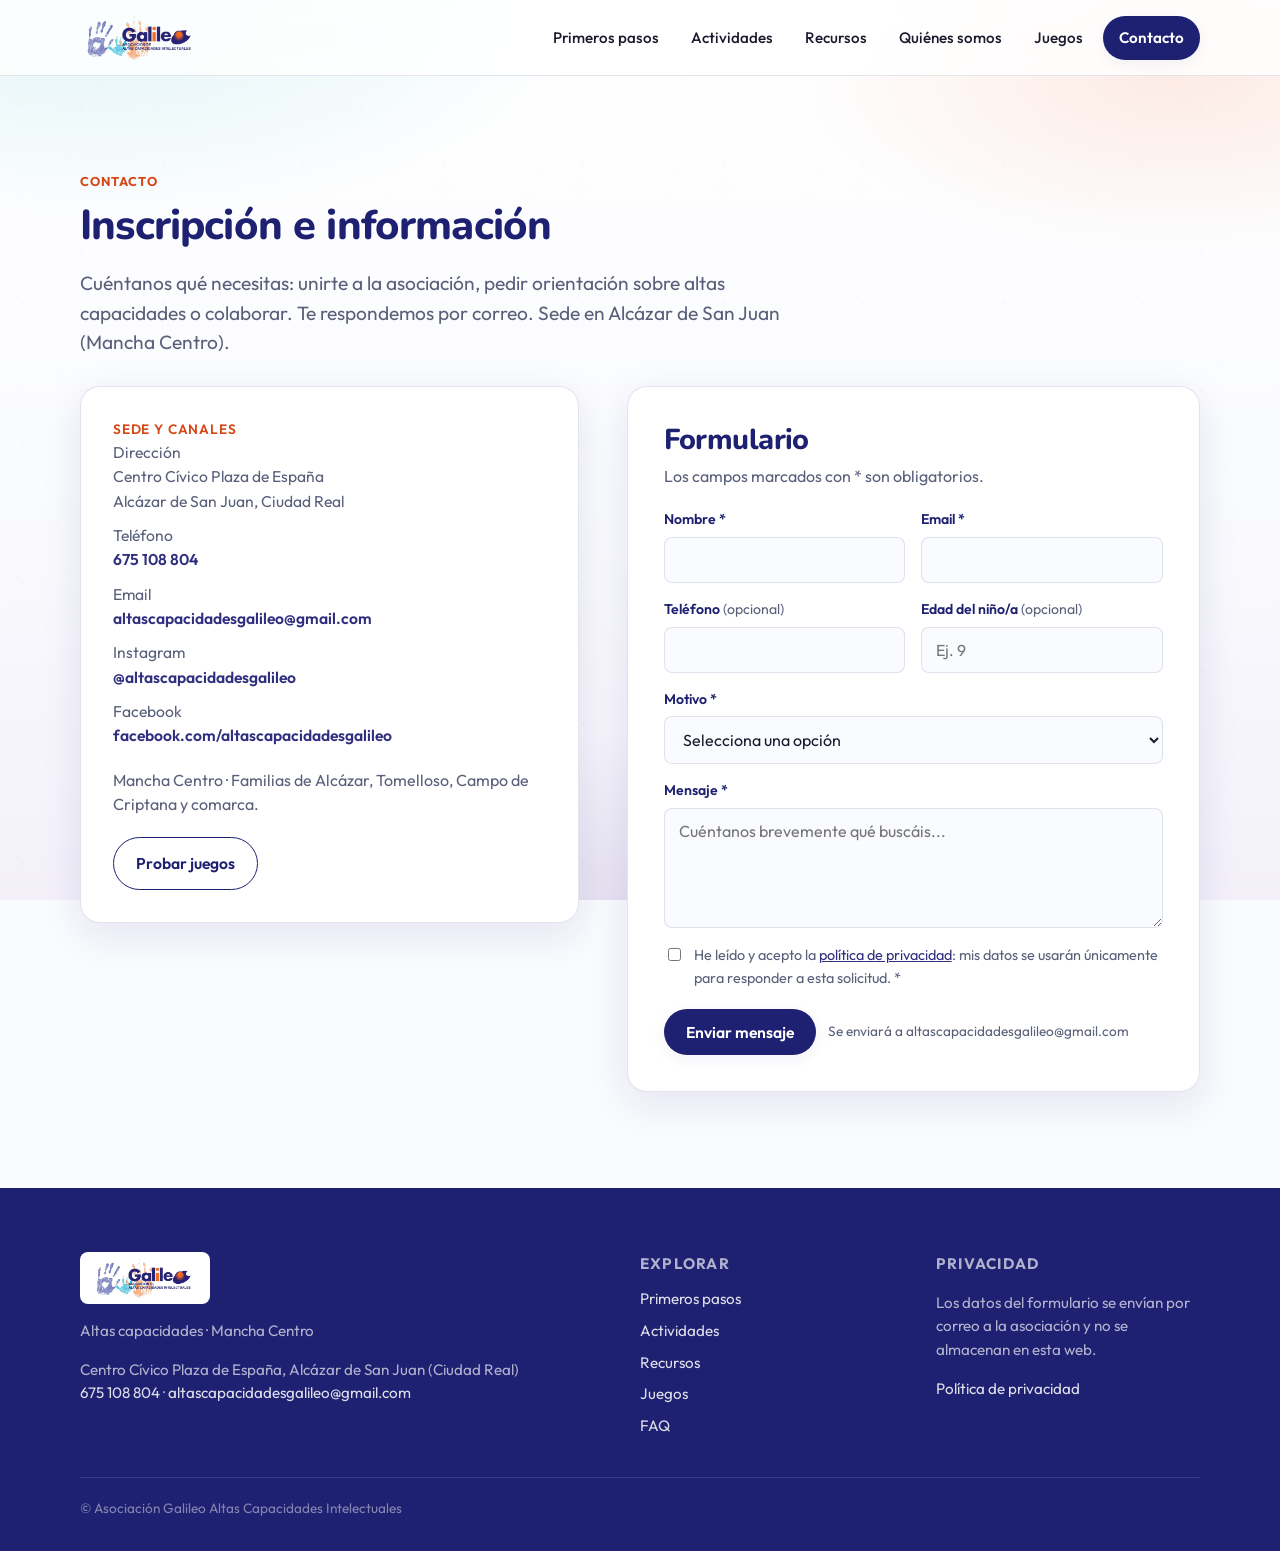
==== commit d7478db8: "Mejorar SEO on-page, indexabilidad y contenido local Añade robots/sitemap/404, meta OG/Twitter unifi" ====
--- a/contacto.html
+++ b/contacto.html
@@ -3,30 +3,74 @@
 <head>
   <meta charset="utf-8" />
   <meta name="viewport" content="width=device-width, initial-scale=1" />
-  <title>Contacto e inscripción | Asociación Galileo Altas Capacidades</title>
-  <meta name="description" content="Inscripción o petición de información a la Asociación Galileo. Escríbenos a altascapacidadesgalileo@gmail.com." />
+  <title>Contacto e inscripción | Asociación Galileo Altas Capacidades Alcázar</title>
+  <meta name="description" content="Inscripción o información a la Asociación Galileo en Alcázar de San Juan. Email altascapacidadesgalileo@gmail.com · Tel. 675 108 804." />
+  <meta name="robots" content="index, follow" />
+  <meta name="theme-color" content="#1a3a5c" />
   <link rel="canonical" href="https://asociaciongalileoaltascapacidades.es/contacto.html" />
 
   <meta property="og:type" content="website" />
-  <meta property="og:title" content="Contacto | Asociación Galileo" />
+  <meta property="og:locale" content="es_ES" />
+  <meta property="og:site_name" content="Asociación Galileo Altas Capacidades" />
+  <meta property="og:title" content="Contacto e inscripción | Asociación Galileo" />
   <meta property="og:description" content="Formulario para inscribirse o pedir información sobre altas capacidades en Mancha Centro." />
   <meta property="og:url" content="https://asociaciongalileoaltascapacidades.es/contacto.html" />
-  <meta property="og:image" content="https://asociaciongalileoaltascapacidades.es/assets/logo-galileo-oficial.png" />
+  <meta property="og:image" content="https://asociaciongalileoaltascapacidades.es/assets/og-galileo.jpg" />
+  <meta property="og:image:width" content="1200" />
+  <meta property="og:image:height" content="630" />
+  <meta property="og:image:alt" content="Asociación Galileo Altas Capacidades en Mancha Centro" />
+  <meta name="twitter:card" content="summary_large_image" />
+  <meta name="twitter:title" content="Contacto e inscripción | Asociación Galileo" />
+  <meta name="twitter:description" content="Formulario para inscribirse o pedir información sobre altas capacidades en Mancha Centro." />
+  <meta name="twitter:image" content="https://asociaciongalileoaltascapacidades.es/assets/og-galileo.jpg" />
+
+  <script type="application/ld+json">
+  {
+    "@context": "https://schema.org",
+    "@type": "ContactPage",
+    "name": "Contacto e inscripción | Asociación Galileo",
+    "url": "https://asociaciongalileoaltascapacidades.es/contacto.html",
+    "description": "Formulario de inscripción e información de la Asociación Galileo Altas Capacidades.",
+    "isPartOf": {
+      "@type": "WebSite",
+      "name": "Asociación Galileo Altas Capacidades",
+      "url": "https://asociaciongalileoaltascapacidades.es/"
+    },
+    "about": {
+      "@type": "NGO",
+      "name": "Asociación Galileo Altas Capacidades Intelectuales",
+      "telephone": "+34-675-108-804",
+      "email": "altascapacidadesgalileo@gmail.com",
+      "address": {
+        "@type": "PostalAddress",
+        "streetAddress": "Centro Cívico Plaza de España",
+        "addressLocality": "Alcázar de San Juan",
+        "addressRegion": "Ciudad Real",
+        "addressCountry": "ES"
+      }
+    }
+  }
+  </script>
 
   <link rel="preconnect" href="https://fonts.googleapis.com" />
   <link rel="preconnect" href="https://fonts.gstatic.com" crossorigin />
   <link href="https://fonts.googleapis.com/css2?family=Nunito:wght@600;700;800&family=Outfit:wght@400;500;600;700&display=swap" rel="stylesheet" />
   <link rel="icon" href="assets/logo-galileo.png" type="image/png" />
+  <link rel="apple-touch-icon" href="assets/apple-touch-icon.png" />
   <link rel="stylesheet" href="css/styles.css" />
 </head>
 <body>
+  <a class="skip-link" href="#contenido">Saltar al contenido</a>
   <div class="sky-bg" aria-hidden="true"></div>
   <div class="sky-pattern" aria-hidden="true"></div>
 
   <header class="header">
     <div class="container nav">
       <a class="brand" href="./" aria-label="Asociación Galileo — Inicio">
-        <img class="brand-logo" src="assets/logo-galileo-oficial.png" alt="Galileo — Asociación de Altas Capacidades Intelectuales" width="200" height="73" />
+        <picture>
+          <source srcset="assets/logo-galileo-oficial.webp" type="image/webp" />
+          <img class="brand-logo" src="assets/logo-galileo-oficial.png" alt="Galileo — Asociación de Altas Capacidades Intelectuales" width="200" height="73" />
+        </picture>
       </a>
       <button class="nav-toggle" type="button" aria-label="Abrir menú" aria-expanded="false" aria-controls="menu-principal">
         <span></span><span></span><span></span>
@@ -42,12 +86,12 @@
     </div>
   </header>
 
-  <main class="section">
+  <main id="contenido" class="section">
     <div class="container">
       <p class="eyebrow">Contacto</p>
       <h1 style="font-size:clamp(2rem,4vw,2.6rem);margin:0 0 8px">Inscripción e información</h1>
       <p class="lead" style="margin-bottom:28px">
-        Cuéntanos qué necesitas: unirte a la asociación, pedir orientación o colaborar. Te respondemos por correo.
+        Cuéntanos qué necesitas: unirte a la asociación, pedir orientación sobre altas capacidades o colaborar. Te respondemos por correo. Sede en Alcázar de San Juan (Mancha Centro).
       </p>
 
       <div id="gracias" class="form-success" role="status">
@@ -56,8 +100,16 @@
 
       <div class="contact-layout">
         <aside class="contact-card">
-          <p class="muted" style="margin:0;font-size:0.85rem;font-weight:600;letter-spacing:0.06em;text-transform:uppercase;color:var(--orange-deep)">Canales</p>
+          <p class="muted" style="margin:0;font-size:0.85rem;font-weight:600;letter-spacing:0.06em;text-transform:uppercase;color:var(--orange-deep)">Sede y canales</p>
           <ul class="contact-channels">
+            <li>
+              Dirección<br />
+              <span>Centro Cívico Plaza de España<br />Alcázar de San Juan, Ciudad Real</span>
+            </li>
+            <li>
+              Teléfono<br />
+              <a href="tel:+34675108804">675 108 804</a>
+            </li>
             <li>
               Email<br />
               <a href="mailto:altascapacidadesgalileo@gmail.com">altascapacidadesgalileo@gmail.com</a>
@@ -72,7 +124,7 @@
             </li>
           </ul>
           <p class="muted" style="margin:0">
-            Mancha Centro · Sede en Alcázar de San Juan
+            Mancha Centro · Familias de Alcázar, Tomelloso, Campo de Criptana y comarca.
           </p>
           <div class="actions" style="margin-top:20px">
             <a class="btn alt" href="juegos.html">Probar juegos</a>
@@ -127,7 +179,7 @@
               </div>
               <label class="form-check">
                 <input id="rgpd" name="rgpd" type="checkbox" value="Acepto" required />
-                <span>He leído y acepto que mis datos se usen únicamente para responder a esta solicitud de contacto e información sobre la asociación. *</span>
+                <span>He leído y acepto la <a href="privacidad.html">política de privacidad</a>: mis datos se usarán únicamente para responder a esta solicitud. *</span>
               </label>
               <div class="form-actions">
                 <button class="btn" type="submit">Enviar mensaje</button>
@@ -144,12 +196,20 @@
     <div class="container cols">
       <div>
         <div class="footer-brand">
-          <img src="assets/logo-galileo-oficial.png" alt="Galileo" width="180" height="66" />
+          <picture>
+            <source srcset="assets/logo-galileo-oficial.webp" type="image/webp" />
+            <img src="assets/logo-galileo-oficial.png" alt="Galileo — Asociación de Altas Capacidades Intelectuales" width="180" height="66" loading="lazy" />
+          </picture>
         </div>
         <p>Altas capacidades · Mancha Centro</p>
+        <p class="footer-nap">
+          Centro Cívico Plaza de España, Alcázar de San Juan (Ciudad Real)<br />
+          <a href="tel:+34675108804">675 108 804</a> ·
+          <a href="mailto:altascapacidadesgalileo@gmail.com">altascapacidadesgalileo@gmail.com</a>
+        </p>
       </div>
       <div>
-        <h4>Explorar</h4>
+        <p class="footer-heading">Explorar</p>
         <ul>
           <li><a href="./#primeros-pasos">Primeros pasos</a></li>
           <li><a href="./#actividades">Actividades</a></li>
@@ -159,8 +219,11 @@
         </ul>
       </div>
       <div>
-        <h4>Privacidad</h4>
+        <p class="footer-heading">Privacidad</p>
         <p>Los datos del formulario se envían por correo a la asociación y no se almacenan en esta web.</p>
+        <ul>
+          <li><a href="privacidad.html">Política de privacidad</a></li>
+        </ul>
       </div>
     </div>
     <div class="container footer-copy">© Asociación Galileo Altas Capacidades Intelectuales</div>
--- a/css/styles.css
+++ b/css/styles.css
@@ -48,6 +48,23 @@
   box-sizing: border-box;
 }
 
+.skip-link {
+  position: absolute;
+  left: 12px;
+  top: -100px;
+  z-index: 1000;
+  background: var(--ink);
+  color: #fff;
+  padding: 10px 16px;
+  border-radius: var(--r-sm);
+  text-decoration: none;
+  font-weight: 600;
+}
+
+.skip-link:focus {
+  top: 12px;
+}
+
 html {
   scroll-behavior: smooth;
 }
@@ -352,6 +369,10 @@
   font-size: 0.88rem;
 }
 
+.game-card[hidden] {
+  display: none !important;
+}
+
 .actions {
   display: flex;
   flex-wrap: wrap;
@@ -367,22 +388,37 @@
   align-items: center;
   padding: clamp(40px, 6vw, 72px) 0 clamp(56px, 8vw, 88px);
   overflow: hidden;
+  background: linear-gradient(135deg, #f7f4ff 0%, #fff5ef 50%, #eef9fb 100%);
+}
+
+.hero-media {
+  position: absolute;
+  inset: 0;
+  z-index: 0;
+  margin: 0;
+  pointer-events: none;
+}
+
+.hero-media img {
+  width: 100%;
+  height: 100%;
+  object-fit: cover;
+  object-position: right center;
+  display: block;
 }
 
 .hero::before {
   content: "";
   position: absolute;
   inset: 0;
-  background:
-    linear-gradient(105deg, rgba(255, 255, 255, 0.96) 0%, rgba(255, 255, 255, 0.88) 42%, rgba(255, 255, 255, 0.35) 68%, transparent 100%),
-    url("../assets/hero-bloques.png") right center / cover no-repeat,
-    linear-gradient(135deg, #f7f4ff 0%, #fff5ef 50%, #eef9fb 100%);
-  z-index: 0;
+  background: linear-gradient(105deg, rgba(255, 255, 255, 0.96) 0%, rgba(255, 255, 255, 0.88) 42%, rgba(255, 255, 255, 0.35) 68%, transparent 100%);
+  z-index: 1;
+  pointer-events: none;
 }
 
 .hero-inner {
   position: relative;
-  z-index: 1;
+  z-index: 2;
   max-width: 640px;
 }
 
@@ -879,13 +915,20 @@
   gap: 32px;
 }
 
-.footer h4 {
+.footer h4,
+.footer-heading {
   font-family: var(--font-body);
   font-size: 0.8rem;
   text-transform: uppercase;
   letter-spacing: 0.08em;
   color: var(--orange);
   margin: 0 0 12px;
+  font-weight: 700;
+}
+
+.footer-nap {
+  margin-top: 12px;
+  line-height: 1.55;
 }
 
 .footer a {
@@ -1813,7 +1856,8 @@
 .steps-list li {
   display: grid;
   grid-template-columns: 40px 1fr;
-  gap: 14px;
+  column-gap: 14px;
+  row-gap: 0;
   align-items: start;
   counter-increment: step;
 }
@@ -1834,6 +1878,11 @@
   flex-shrink: 0;
 }
 
+.steps-list strong,
+.steps-list span {
+  grid-column: 2;
+}
+
 .steps-list strong {
   display: block;
   font-family: var(--font-display);
@@ -1843,6 +1892,7 @@
 }
 
 .steps-list span {
+  display: block;
   color: var(--muted);
   font-size: 0.95rem;
 }
@@ -1861,7 +1911,8 @@
 .activity-list li {
   display: grid;
   grid-template-columns: 40px 1fr;
-  gap: 12px;
+  column-gap: 12px;
+  row-gap: 0;
   align-items: start;
   background: var(--surface);
   border: 1px solid var(--line);
@@ -1884,6 +1935,11 @@
   font-weight: 800;
   font-size: 0.85rem;
   margin-top: 2px;
+}
+
+.activity-list strong,
+.activity-list span {
+  grid-column: 2;
 }
 
 .activity-list strong {
@@ -2004,11 +2060,12 @@
     grid-template-columns: 1fr 1fr;
   }
 
+  .hero-media img {
+    object-position: center 30%;
+  }
+
   .hero::before {
-    background:
-      linear-gradient(180deg, rgba(255, 255, 255, 0.94) 0%, rgba(255, 255, 255, 0.88) 55%, rgba(255, 255, 255, 0.55) 100%),
-      url("../assets/hero-bloques.png") center 30% / cover no-repeat,
-      linear-gradient(135deg, #f7f4ff 0%, #fff5ef 50%, #eef9fb 100%);
+    background: linear-gradient(180deg, rgba(255, 255, 255, 0.94) 0%, rgba(255, 255, 255, 0.88) 55%, rgba(255, 255, 255, 0.55) 100%);
   }
 }
 
